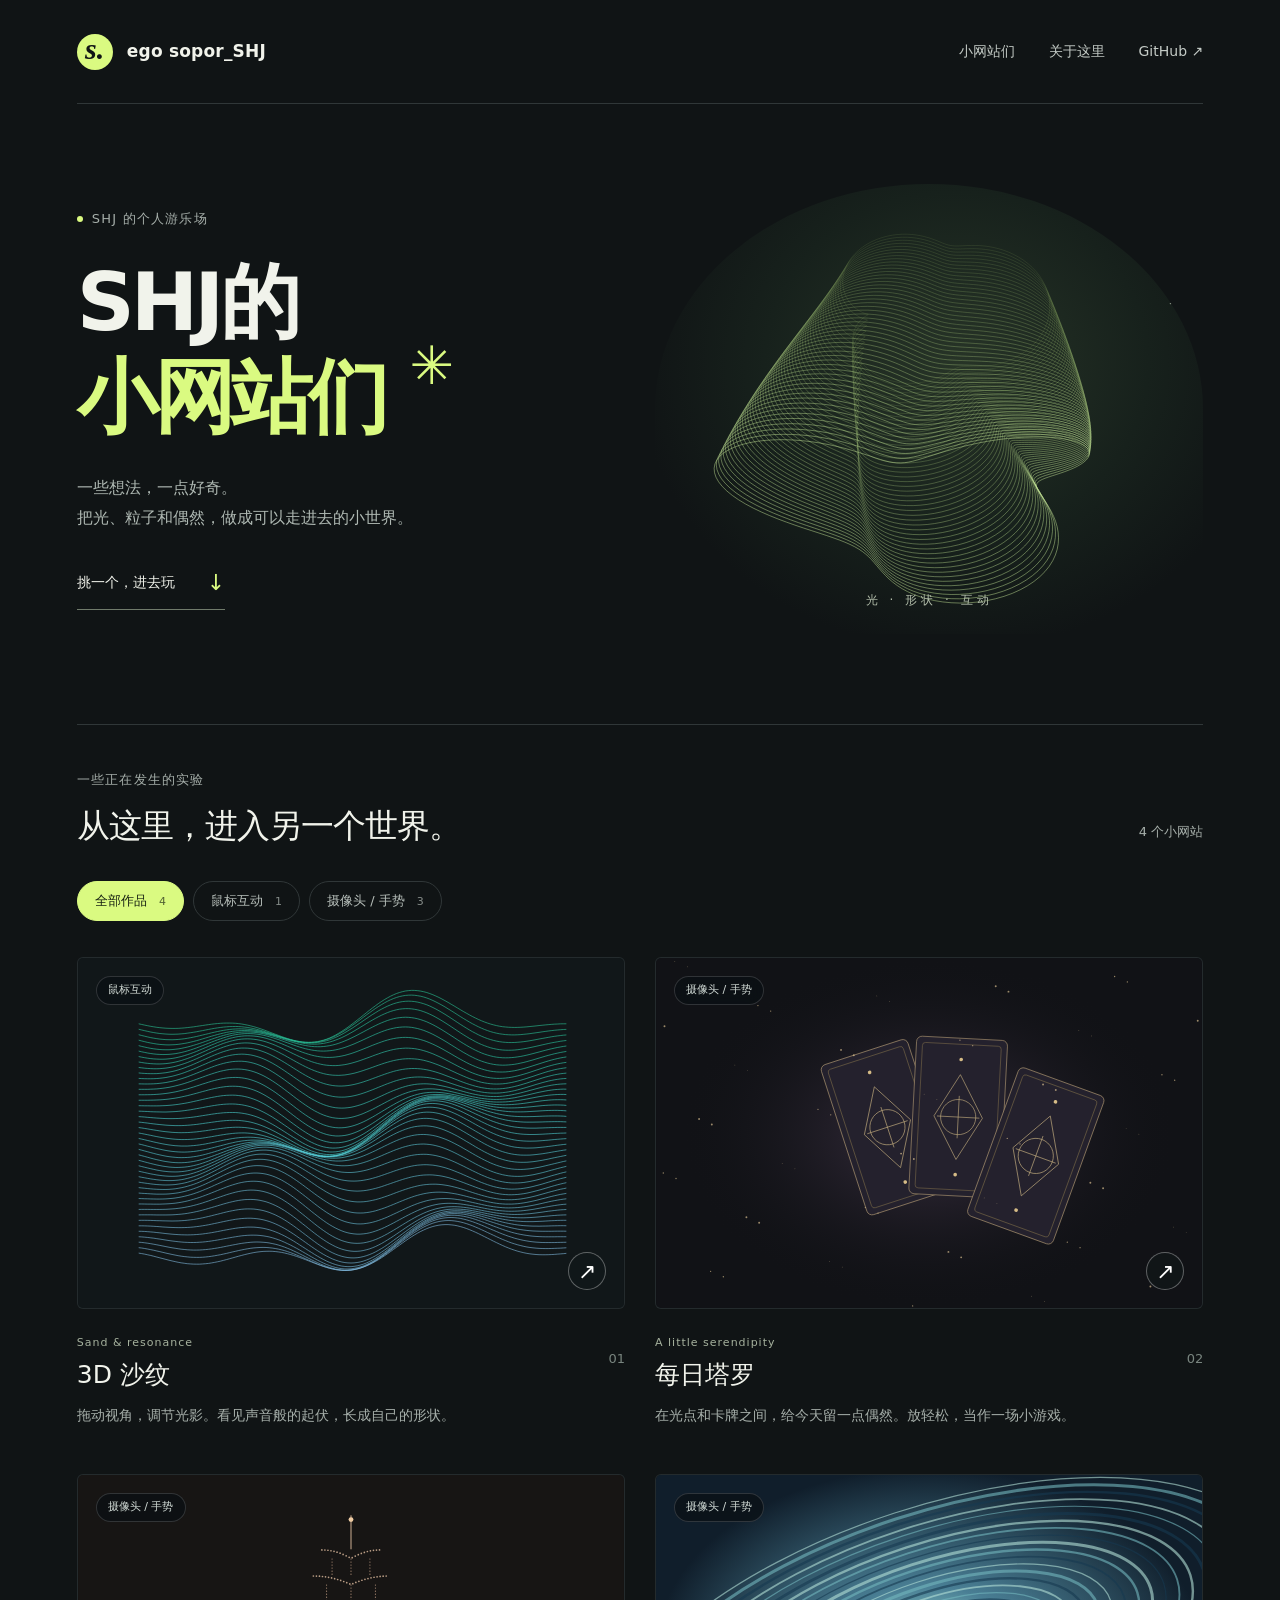
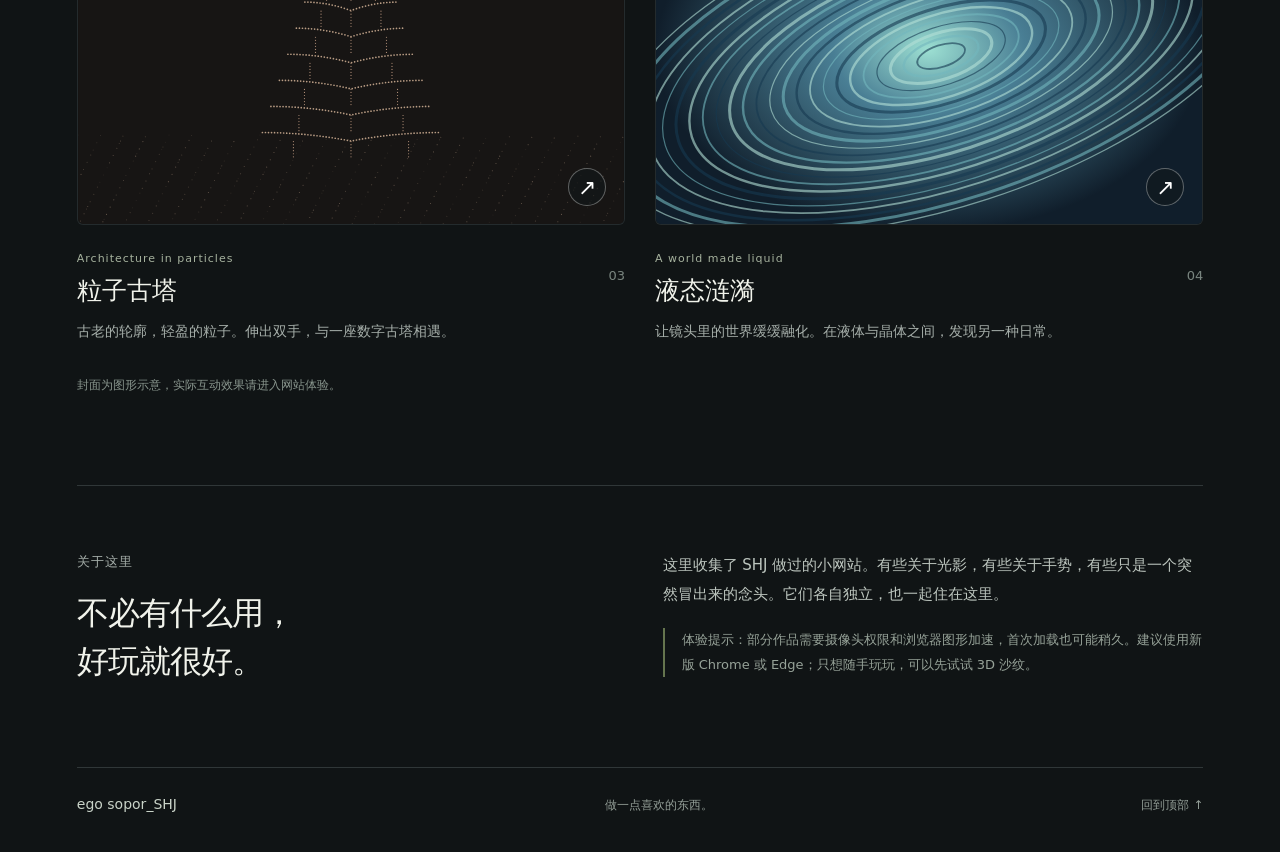
==== index.html @ 592791d0 "Combine SHJ interactive sites with a new collection homepage" ====
<!doctype html>
<html lang="zh-CN">
<head>
  <meta charset="utf-8">
  <meta name="viewport" content="width=device-width, initial-scale=1">
  <title>SHJ的小网站们</title>
  <meta name="description" content="SHJ 的互动实验收藏：3D 沙纹、每日塔罗、粒子古塔与液态涟漪。挑一个小世界，进去玩一会儿。">
  <meta name="theme-color" content="#101415">
  <link rel="icon" href="assets/favicon.svg" type="image/svg+xml">
  <link rel="stylesheet" href="assets/home.css">
  <script src="assets/home.js" defer></script>
</head>
<body>
  <a class="skip" href="#worlds">跳到网站列表</a>
  <div class="shell">
    <header class="header">
      <a class="brand" href="./" aria-label="ego sopor_SHJ 首页"><span class="brand-mark" aria-hidden="true">s.</span><span>ego sopor_SHJ</span></a>
      <nav aria-label="主导航"><a href="#worlds">小网站们</a><a href="#about">关于这里</a><a href="https://github.com/lanlingmu27-ops" target="_blank" rel="noopener noreferrer">GitHub ↗</a></nav>
    </header>
    <main>
      <section class="hero" aria-labelledby="heading">
        <div class="hero-text"><p class="eyebrow"><span></span>SHJ 的个人游乐场</p><h1 id="heading">SHJ的<br><span>小网站们</span><i aria-hidden="true">✳</i></h1><p class="intro">一些想法，一点好奇。<br>把光、粒子和偶然，做成可以走进去的小世界。</p><a class="explore" href="#worlds">挑一个，进去玩 <span aria-hidden="true">↓</span></a></div>
        <div class="hero-art" aria-hidden="true"><canvas id="field"></canvas><span class="art-note">让好奇心游荡一会儿。</span><span class="art-caption">光 · 形状 · 互动</span></div>
      </section>
      <section class="worlds" id="worlds" aria-labelledby="worlds-heading">
        <div class="section-heading"><div><p class="eyebrow">一些正在发生的实验</p><h2 id="worlds-heading">从这里，进入另一个世界。</h2></div><span class="count">4 个小网站</span></div>
        <div class="filters" role="group" aria-label="按互动方式筛选"><button class="active" data-filter="all" aria-pressed="true">全部作品 <span>4</span></button><button data-filter="mouse" aria-pressed="false">鼠标互动 <span>1</span></button><button data-filter="camera" aria-pressed="false">摄像头 / 手势 <span>3</span></button></div>
        <div class="grid">
          <a class="project" href="3d_sanddraw/" data-type="mouse"><div class="project-art"><img src="assets/sand.svg" alt="青绿色波线交织成起伏的沙纹图形示意" width="900" height="600"><span class="medium">鼠标互动</span><span class="enter" aria-hidden="true">↗</span></div><div class="project-info"><div><span class="english">Sand & resonance</span><h3>3D 沙纹</h3></div><span class="project-number" aria-hidden="true">01</span></div><p>拖动视角，调节光影。看见声音般的起伏，长成自己的形状。</p></a>
          <a class="project" href="Daily-Luck/" data-type="camera"><div class="project-art"><img src="assets/tarot.svg" alt="星点中悬浮着三张金边塔罗牌的图形示意" width="900" height="600" loading="lazy"><span class="medium">摄像头 / 手势</span><span class="enter" aria-hidden="true">↗</span></div><div class="project-info"><div><span class="english">A little serendipity</span><h3>每日塔罗</h3></div><span class="project-number" aria-hidden="true">02</span></div><p>在光点和卡牌之间，给今天留一点偶然。放轻松，当作一场小游戏。</p></a>
          <a class="project" href="particle-pagoda/" data-type="camera"><div class="project-art"><img src="assets/pagoda.svg" alt="暖色光点勾勒出层层古塔的图形示意" width="900" height="600" loading="lazy"><span class="medium">摄像头 / 手势</span><span class="enter" aria-hidden="true">↗</span></div><div class="project-info"><div><span class="english">Architecture in particles</span><h3>粒子古塔</h3></div><span class="project-number" aria-hidden="true">03</span></div><p>古老的轮廓，轻盈的粒子。伸出双手，与一座数字古塔相遇。</p></a>
          <a class="project" href="ripples/" data-type="camera"><div class="project-art"><img src="assets/ripples.svg" alt="蓝绿色水面上的层层涟漪图形示意" width="900" height="600" loading="lazy"><span class="medium">摄像头 / 手势</span><span class="enter" aria-hidden="true">↗</span></div><div class="project-info"><div><span class="english">A world made liquid</span><h3>液态涟漪</h3></div><span class="project-number" aria-hidden="true">04</span></div><p>让镜头里的世界缓缓融化。在液体与晶体之间，发现另一种日常。</p></a>
        </div><p class="results sr-only" role="status" aria-live="polite">显示全部 4 个网站</p>
        <p class="preview-note">封面为图形示意，实际互动效果请进入网站体验。</p>
      </section>
      <section class="about" id="about" aria-labelledby="about-heading"><div><p class="eyebrow">关于这里</p><h2 id="about-heading">不必有什么用，<br>好玩就很好。</h2></div><div class="about-copy"><p>这里收集了 SHJ 做过的小网站。有些关于光影，有些关于手势，有些只是一个突然冒出来的念头。它们各自独立，也一起住在这里。</p><p class="tip">体验提示：部分作品需要摄像头权限和浏览器图形加速，首次加载也可能稍久。建议使用新版 Chrome 或 Edge；只想随手玩玩，可以先试试 3D 沙纹。</p></div></section>
    </main>
    <footer><a class="footer-brand" href="./">ego sopor_SHJ</a><p>做一点喜欢的东西。</p><a href="#heading">回到顶部 ↑</a></footer>
  </div>
</body>
</html>
---- assets/home.css ----
:root{color-scheme:dark;--bg:#101415;--fg:#f1f3eb;--muted:#a6afaa;--lime:#dafa81;--line:#303738}*{box-sizing:border-box}html{scroll-behavior:smooth;scroll-padding-top:30px}body{margin:0;background:var(--bg);color:var(--fg);font:16px/1.7 system-ui,-apple-system,"Segoe UI","Microsoft YaHei",sans-serif}a{color:inherit;text-decoration:none}button{font:inherit}a,button{-webkit-tap-highlight-color:transparent}a:focus-visible,button:focus-visible{outline:2px solid var(--lime);outline-offset:6px}.shell{max-width:1440px;margin:auto;padding:0 6%}.header{height:104px;border-bottom:1px solid var(--line);display:flex;align-items:center;justify-content:space-between;gap:25px}.brand{display:flex;align-items:center;gap:14px;font-size:17px;font-weight:600;letter-spacing:.2px}.brand-mark{width:36px;height:36px;display:grid;place-items:center;border-radius:50%;color:var(--bg);background:var(--lime);font:italic 700 30px/1 Georgia,serif;padding-bottom:6px}.header nav{display:flex;gap:34px;font-size:14px}.header nav a{color:#c4cbc6}.header nav a:hover{color:var(--lime)}.hero{display:grid;grid-template-columns:1fr 1fr;min-height:620px;align-items:center;position:relative;gap:30px;padding:66px 0 76px}.eyebrow{font-size:13px;letter-spacing:1.2px;color:var(--muted);margin:0 0 25px}.hero .eyebrow{display:flex;gap:9px;align-items:center}.eyebrow>span{width:6px;height:6px;background:var(--lime);border-radius:50%}h1{font-size:clamp(54px,6.3vw,89px);line-height:1.18;letter-spacing:-4px;margin:0 0 28px;font-weight:650;position:relative;width:fit-content}h1>span{color:var(--lime)}h1 i{position:absolute;right:-65px;top:80px;color:var(--lime);font-size:53px;font-style:normal;font-weight:400}.intro{color:#afb9b3;font-size:16px;line-height:1.9;margin:0 0 30px}.explore{display:inline-flex;align-items:center;gap:32px;font-size:14px;border-bottom:1px solid #707b6b;padding-bottom:8px}.explore span{color:var(--lime);font-size:22px}.hero-art{height:450px;position:relative;overflow:hidden;border-radius:50% 50% 5px 5px;background:radial-gradient(ellipse at 55% 40%,#273427 0%,#17211c 45%,#101415 75%)}canvas{display:block;width:100%;height:100%}.art-note{position:absolute;right:18px;top:75px;font-size:12px;color:#a1ac9b;writing-mode:vertical-rl;letter-spacing:3px}.art-caption{position:absolute;bottom:24px;left:0;right:0;text-align:center;font-size:12px;color:#b2bdaa;letter-spacing:4px}.worlds{padding:44px 0 90px;border-top:1px solid var(--line)}.section-heading{display:flex;align-items:end;justify-content:space-between;gap:20px}.section-heading .eyebrow{margin-bottom:10px}h2{font-size:clamp(25px,2.6vw,36px);line-height:1.5;letter-spacing:-1px;font-weight:500;margin:0}.count{font-size:13px;color:var(--muted);white-space:nowrap;margin-bottom:8px}.filters{display:flex;gap:9px;margin:30px 0 36px;flex-wrap:wrap}.filters button{background:transparent;color:#b6beb9;border:1px solid var(--line);border-radius:30px;padding:8px 17px;font-size:13px;cursor:pointer;transition:background .2s,color .2s}.filters button>span{font-size:11px;margin-left:8px;opacity:.7}.filters button.active{background:var(--lime);color:#172012;border-color:var(--lime)}.filters button:hover:not(.active){border-color:#8b9884;color:#fff}.grid{display:grid;grid-template-columns:1fr 1fr;gap:46px 30px}.project{min-width:0;display:block}.project[hidden]{display:none}.project-art{position:relative;aspect-ratio:1.56;background:#182022;border:1px solid #ffffff0d;overflow:hidden;border-radius:6px}.project-art img{display:block;width:100%;height:100%;object-fit:cover;transition:transform .6s}.project:hover .project-art img{transform:scale(1.045)}.medium{position:absolute;top:18px;left:18px;padding:4px 11px;border-radius:30px;background:#0b1014b8;color:#d1dad5;font-size:11px;border:1px solid #ffffff26;backdrop-filter:blur(8px)}.enter{position:absolute;right:18px;bottom:18px;width:38px;height:38px;border-radius:50%;display:grid;place-items:center;border:1px solid #ffffff54;background:#11191a8c;color:#fff;font-size:22px;transition:background .2s,color .2s}.project:hover .enter{background:var(--lime);color:var(--bg);border-color:var(--lime)}.project-info{display:flex;align-items:center;justify-content:space-between;padding-top:18px}.english{font-size:11px;letter-spacing:1px;color:#a6b29e}h3{font-size:25px;line-height:1.4;font-weight:500;margin:3px 0 0}.project-number{font-size:13px;color:#79857f}.project>p{font-size:14px;color:var(--muted);margin:11px 0 0;line-height:1.8}.preview-note{font-size:12px;color:#88958d;margin:30px 0 0}.about{border-top:1px solid var(--line);padding:65px 0 70px;display:grid;grid-template-columns:1fr 1fr;gap:45px}.about .eyebrow{margin-bottom:16px}.about h2{font-size:32px}.about-copy p{font-size:15px;color:#bcc5be;margin:0 0 20px;line-height:1.9}.about-copy .tip{font-size:13px;color:#96a298;padding-left:17px;border-left:2px solid #65754e}footer{display:flex;align-items:center;justify-content:space-between;border-top:1px solid var(--line);padding:25px 0 35px;gap:20px;font-size:12px;color:#929d96}footer p{margin:0}.footer-brand{font-size:14px;color:#c9d3c8}.skip{position:absolute;left:20px;top:-80px;z-index:10;background:var(--lime);color:#111;padding:12px}.skip:focus{top:12px}.sr-only{position:absolute;width:1px;height:1px;padding:0;overflow:hidden;clip:rect(0,0,0,0);white-space:nowrap;border:0}@media(min-width:1600px){.shell{padding:0 80px}}@media(max-width:900px){.hero{min-height:540px;gap:10px}.hero-art{height:370px}h1{font-size:64px}h1 i{right:-44px;top:60px;font-size:38px}.header nav{gap:20px}.shell{padding:0 5%}.project>p{font-size:13px}.about{gap:30px}}@media(max-width:600px){.header{height:80px;gap:12px}.brand{font-size:14px;gap:9px}.brand-mark{width:29px;height:29px;font-size:25px}.header nav{gap:15px;font-size:12px}.header nav a:nth-child(2){display:none}.hero{grid-template-columns:1fr;padding:44px 0 28px;gap:0;min-height:0}.hero-text{position:relative;z-index:1}.hero .eyebrow{font-size:12px;margin-bottom:19px}h1{font-size:62px;letter-spacing:-3px;margin-bottom:22px}h1 i{right:-55px;font-size:41px}.intro{font-size:14px;margin-bottom:20px}.hero-art{height:280px;margin-top:12px;width:100%;border-radius:40% 40% 0 0}.art-note{top:45px;font-size:11px}.art-caption{bottom:15px;font-size:11px}.worlds{padding:32px 0 45px}.section-heading{align-items:start}.section-heading h2{font-size:23px;max-width:230px}.section-heading .eyebrow{font-size:11px}.count{font-size:11px;margin-top:5px}.filters{margin:23px 0 24px;gap:7px}.filters button{font-size:12px;padding:7px 12px}.filters button span{margin-left:5px}.grid{grid-template-columns:1fr;gap:32px}.project-art{aspect-ratio:1.5}.project-info{padding-top:14px}.project h3{font-size:23px}.project>p{font-size:14px}.about{grid-template-columns:1fr;padding:38px 0;gap:25px}.about h2{font-size:28px}.about-copy p{font-size:14px}footer{flex-wrap:wrap;padding:22px 0;gap:12px}footer p{display:none}.medium{font-size:11px;top:14px;left:14px}}@media(prefers-reduced-motion:reduce){html{scroll-behavior:auto}*,*::before,*::after{transition:none!important}}
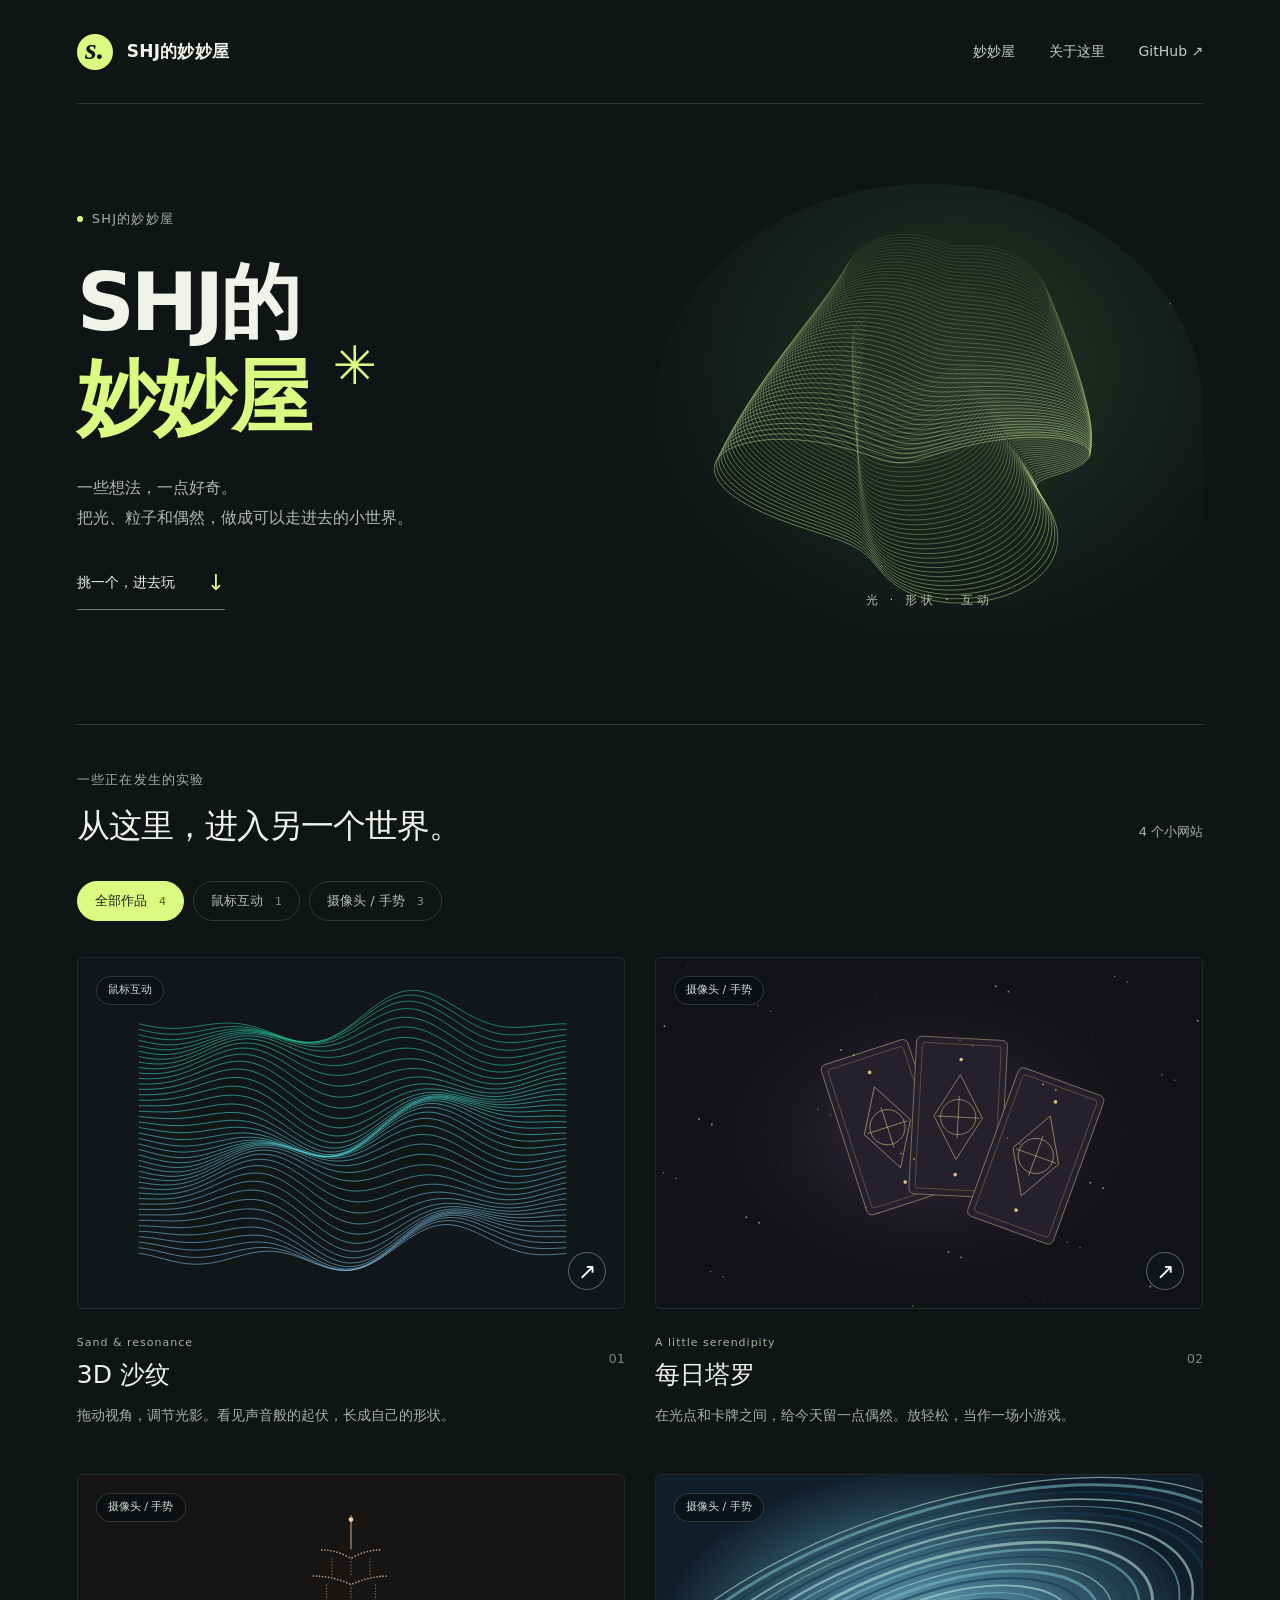
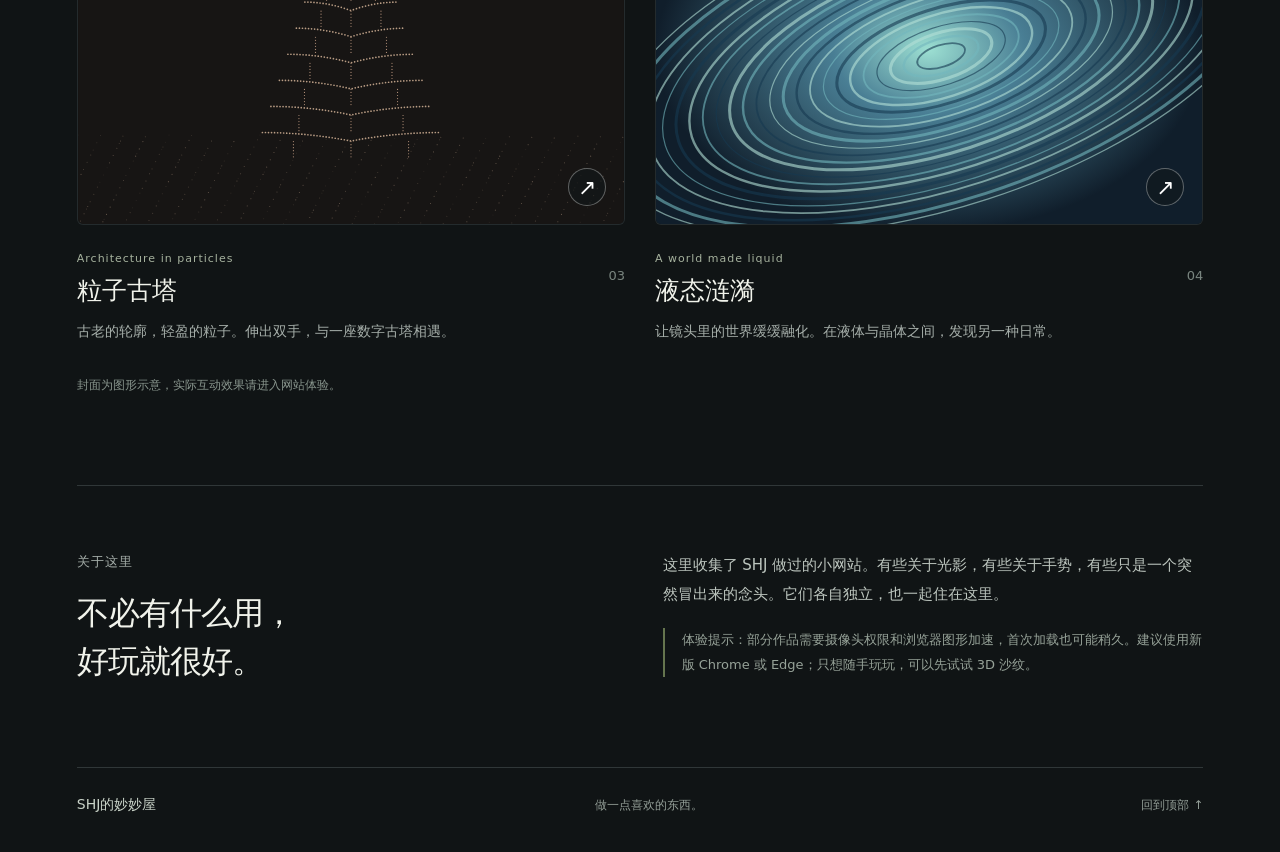
==== commit f80ab634: "Rename all site branding and browser titles to SHJ的妙妙屋" ====
--- a/index.html
+++ b/index.html
@@ -3,7 +3,7 @@
 <head>
   <meta charset="utf-8">
   <meta name="viewport" content="width=device-width, initial-scale=1">
-  <title>SHJ的小网站们</title>
+  <title>SHJ的妙妙屋</title>
   <meta name="description" content="SHJ 的互动实验收藏：3D 沙纹、每日塔罗、粒子古塔与液态涟漪。挑一个小世界，进去玩一会儿。">
   <meta name="theme-color" content="#101415">
   <link rel="icon" href="assets/favicon.svg" type="image/svg+xml">
@@ -14,12 +14,12 @@
   <a class="skip" href="#worlds">跳到网站列表</a>
   <div class="shell">
     <header class="header">
-      <a class="brand" href="./" aria-label="ego sopor_SHJ 首页"><span class="brand-mark" aria-hidden="true">s.</span><span>ego sopor_SHJ</span></a>
-      <nav aria-label="主导航"><a href="#worlds">小网站们</a><a href="#about">关于这里</a><a href="https://github.com/lanlingmu27-ops" target="_blank" rel="noopener noreferrer">GitHub ↗</a></nav>
+      <a class="brand" href="./" aria-label="SHJ的妙妙屋 首页"><span class="brand-mark" aria-hidden="true">s.</span><span>SHJ的妙妙屋</span></a>
+      <nav aria-label="主导航"><a href="#worlds">妙妙屋</a><a href="#about">关于这里</a><a href="https://github.com/lanlingmu27-ops" target="_blank" rel="noopener noreferrer">GitHub ↗</a></nav>
     </header>
     <main>
       <section class="hero" aria-labelledby="heading">
-        <div class="hero-text"><p class="eyebrow"><span></span>SHJ 的个人游乐场</p><h1 id="heading">SHJ的<br><span>小网站们</span><i aria-hidden="true">✳</i></h1><p class="intro">一些想法，一点好奇。<br>把光、粒子和偶然，做成可以走进去的小世界。</p><a class="explore" href="#worlds">挑一个，进去玩 <span aria-hidden="true">↓</span></a></div>
+        <div class="hero-text"><p class="eyebrow"><span></span>SHJ的妙妙屋</p><h1 id="heading">SHJ的<br><span>妙妙屋</span><i aria-hidden="true">✳</i></h1><p class="intro">一些想法，一点好奇。<br>把光、粒子和偶然，做成可以走进去的小世界。</p><a class="explore" href="#worlds">挑一个，进去玩 <span aria-hidden="true">↓</span></a></div>
         <div class="hero-art" aria-hidden="true"><canvas id="field"></canvas><span class="art-note">让好奇心游荡一会儿。</span><span class="art-caption">光 · 形状 · 互动</span></div>
       </section>
       <section class="worlds" id="worlds" aria-labelledby="worlds-heading">
@@ -35,7 +35,7 @@
       </section>
       <section class="about" id="about" aria-labelledby="about-heading"><div><p class="eyebrow">关于这里</p><h2 id="about-heading">不必有什么用，<br>好玩就很好。</h2></div><div class="about-copy"><p>这里收集了 SHJ 做过的小网站。有些关于光影，有些关于手势，有些只是一个突然冒出来的念头。它们各自独立，也一起住在这里。</p><p class="tip">体验提示：部分作品需要摄像头权限和浏览器图形加速，首次加载也可能稍久。建议使用新版 Chrome 或 Edge；只想随手玩玩，可以先试试 3D 沙纹。</p></div></section>
     </main>
-    <footer><a class="footer-brand" href="./">ego sopor_SHJ</a><p>做一点喜欢的东西。</p><a href="#heading">回到顶部 ↑</a></footer>
+    <footer><a class="footer-brand" href="./">SHJ的妙妙屋</a><p>做一点喜欢的东西。</p><a href="#heading">回到顶部 ↑</a></footer>
   </div>
 </body>
 </html>
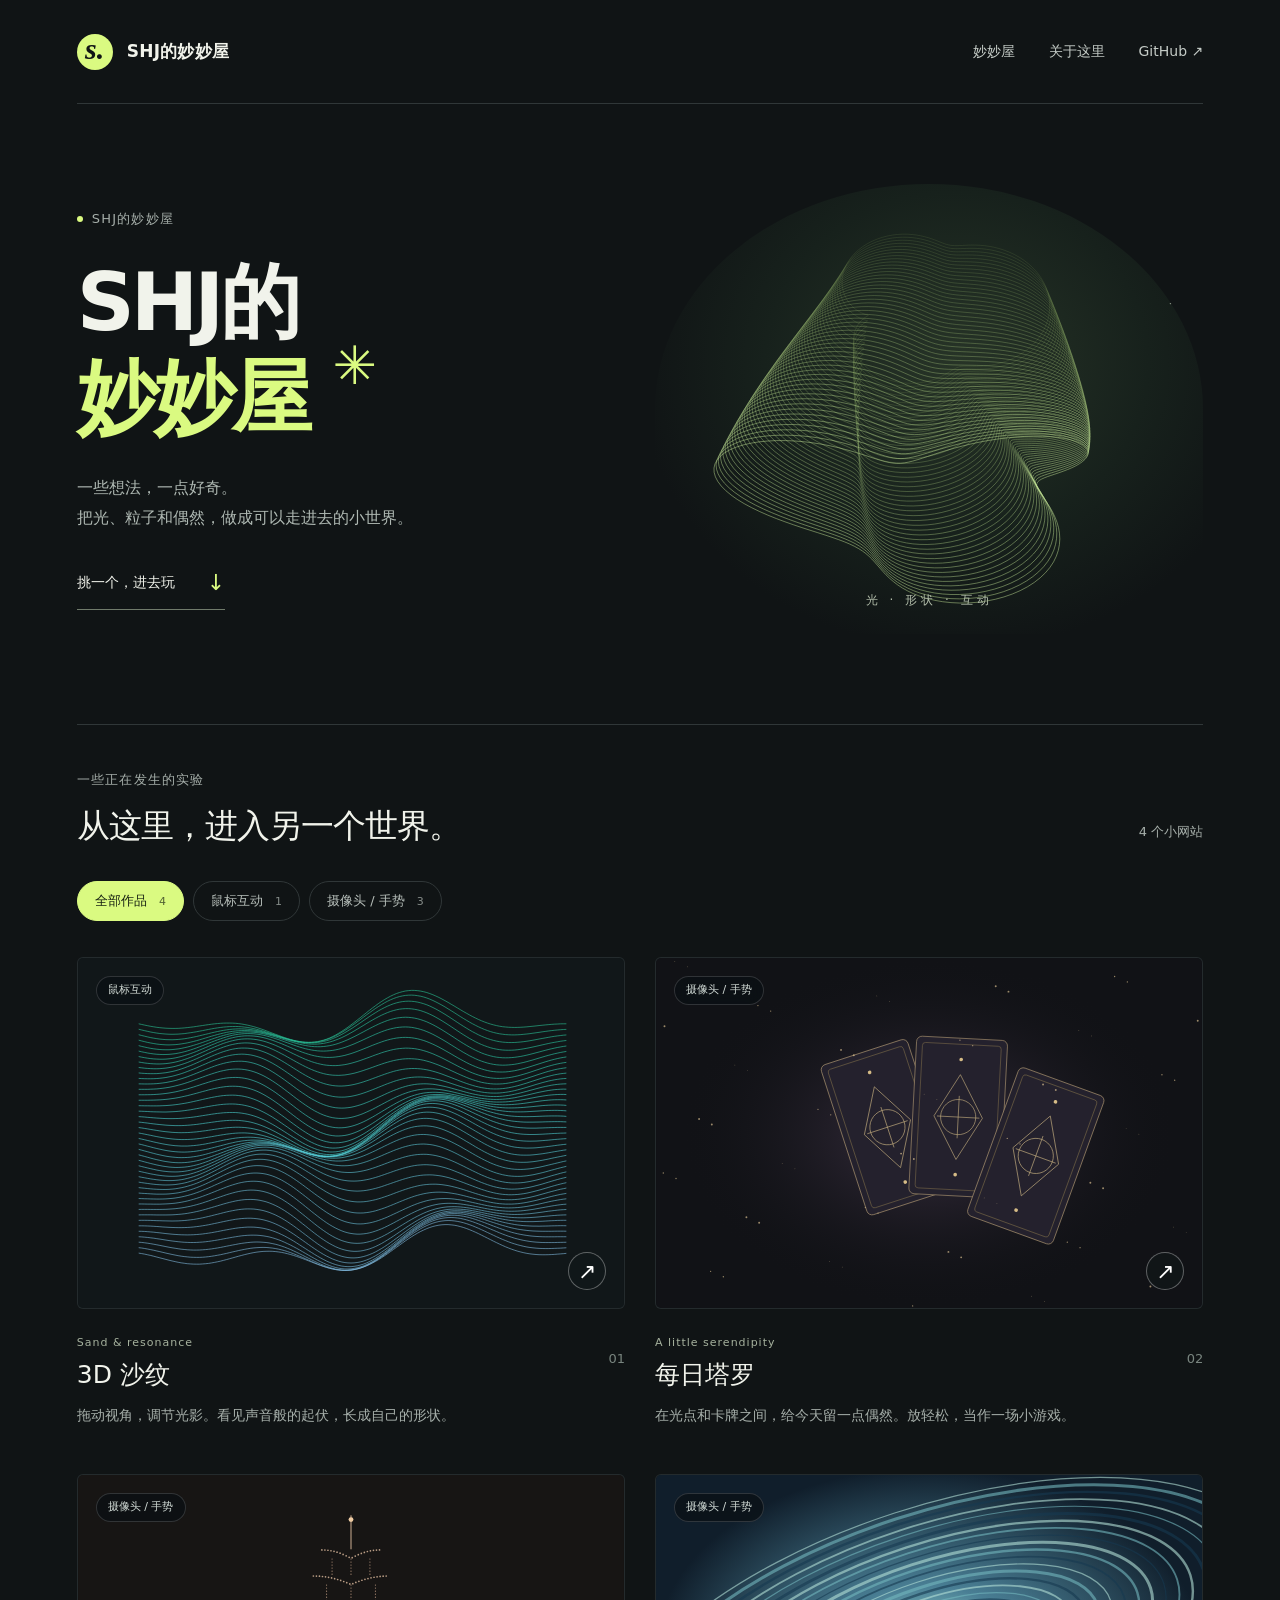
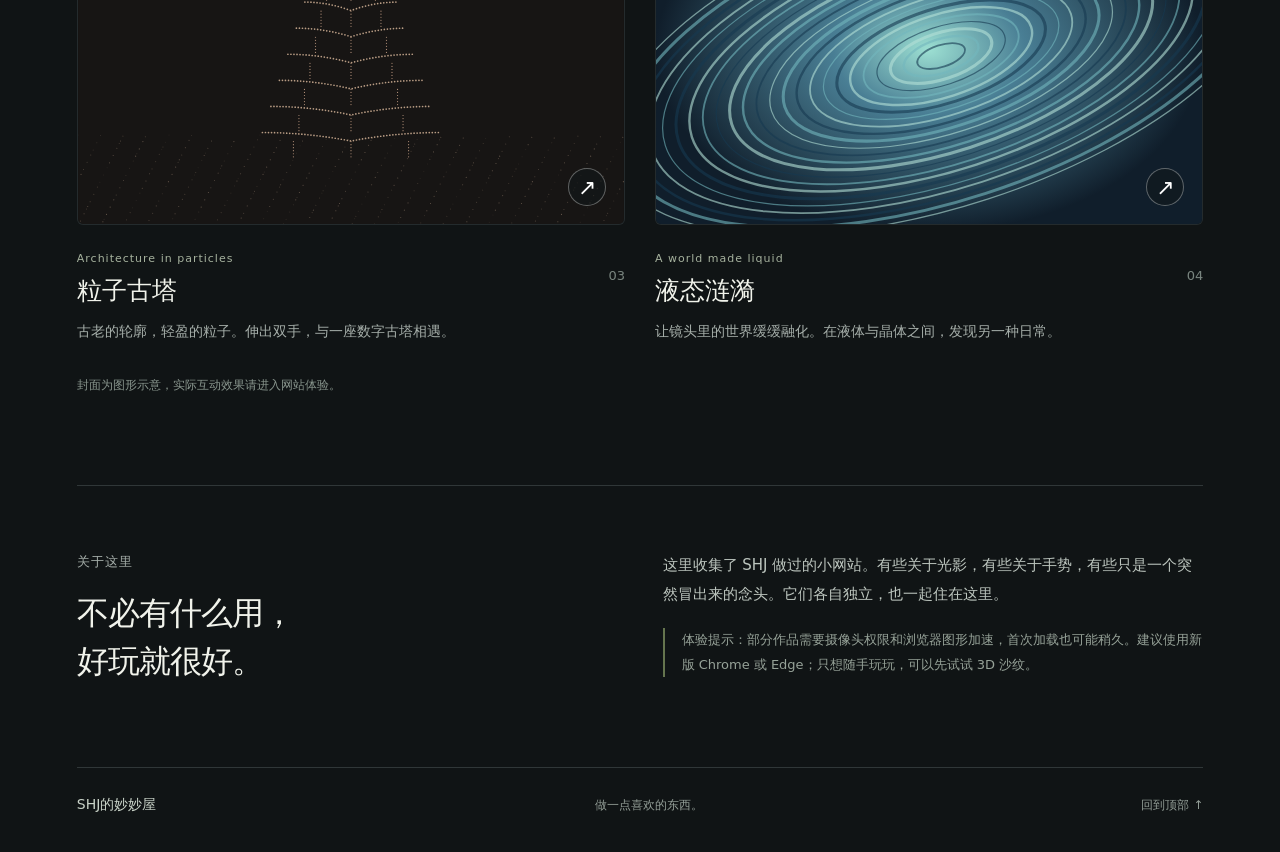
==== commit 94e4fc9e: "Change collection section anchor to #mmw" ====
--- a/index.html
+++ b/index.html
@@ -11,18 +11,18 @@
   <script src="assets/home.js" defer></script>
 </head>
 <body>
-  <a class="skip" href="#worlds">跳到网站列表</a>
+  <a class="skip" href="#mmw">跳到网站列表</a>
   <div class="shell">
     <header class="header">
       <a class="brand" href="./" aria-label="SHJ的妙妙屋 首页"><span class="brand-mark" aria-hidden="true">s.</span><span>SHJ的妙妙屋</span></a>
-      <nav aria-label="主导航"><a href="#worlds">妙妙屋</a><a href="#about">关于这里</a><a href="https://github.com/lanlingmu27-ops" target="_blank" rel="noopener noreferrer">GitHub ↗</a></nav>
+      <nav aria-label="主导航"><a href="#mmw">妙妙屋</a><a href="#about">关于这里</a><a href="https://github.com/lanlingmu27-ops" target="_blank" rel="noopener noreferrer">GitHub ↗</a></nav>
     </header>
     <main>
       <section class="hero" aria-labelledby="heading">
-        <div class="hero-text"><p class="eyebrow"><span></span>SHJ的妙妙屋</p><h1 id="heading">SHJ的<br><span>妙妙屋</span><i aria-hidden="true">✳</i></h1><p class="intro">一些想法，一点好奇。<br>把光、粒子和偶然，做成可以走进去的小世界。</p><a class="explore" href="#worlds">挑一个，进去玩 <span aria-hidden="true">↓</span></a></div>
+        <div class="hero-text"><p class="eyebrow"><span></span>SHJ的妙妙屋</p><h1 id="heading">SHJ的<br><span>妙妙屋</span><i aria-hidden="true">✳</i></h1><p class="intro">一些想法，一点好奇。<br>把光、粒子和偶然，做成可以走进去的小世界。</p><a class="explore" href="#mmw">挑一个，进去玩 <span aria-hidden="true">↓</span></a></div>
         <div class="hero-art" aria-hidden="true"><canvas id="field"></canvas><span class="art-note">让好奇心游荡一会儿。</span><span class="art-caption">光 · 形状 · 互动</span></div>
       </section>
-      <section class="worlds" id="worlds" aria-labelledby="worlds-heading">
+      <section class="worlds" id="mmw" aria-labelledby="worlds-heading">
         <div class="section-heading"><div><p class="eyebrow">一些正在发生的实验</p><h2 id="worlds-heading">从这里，进入另一个世界。</h2></div><span class="count">4 个小网站</span></div>
         <div class="filters" role="group" aria-label="按互动方式筛选"><button class="active" data-filter="all" aria-pressed="true">全部作品 <span>4</span></button><button data-filter="mouse" aria-pressed="false">鼠标互动 <span>1</span></button><button data-filter="camera" aria-pressed="false">摄像头 / 手势 <span>3</span></button></div>
         <div class="grid">
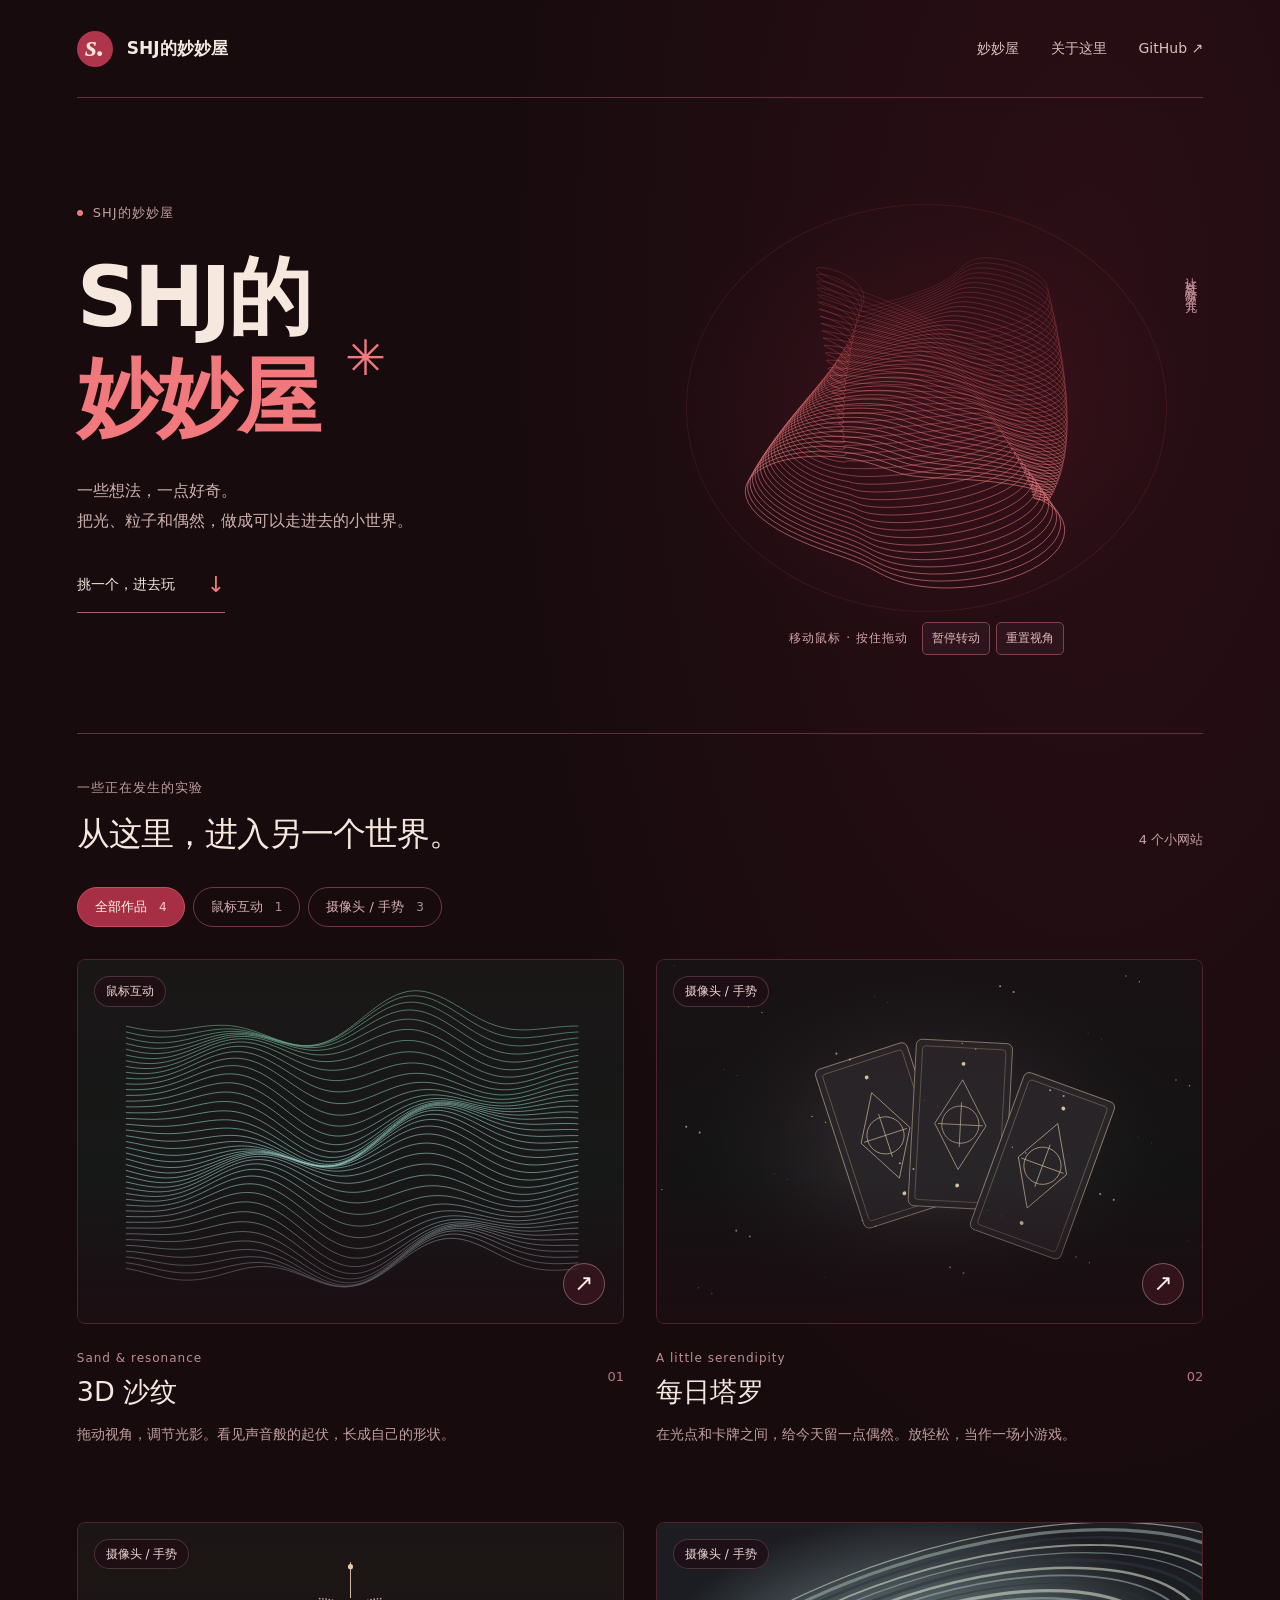
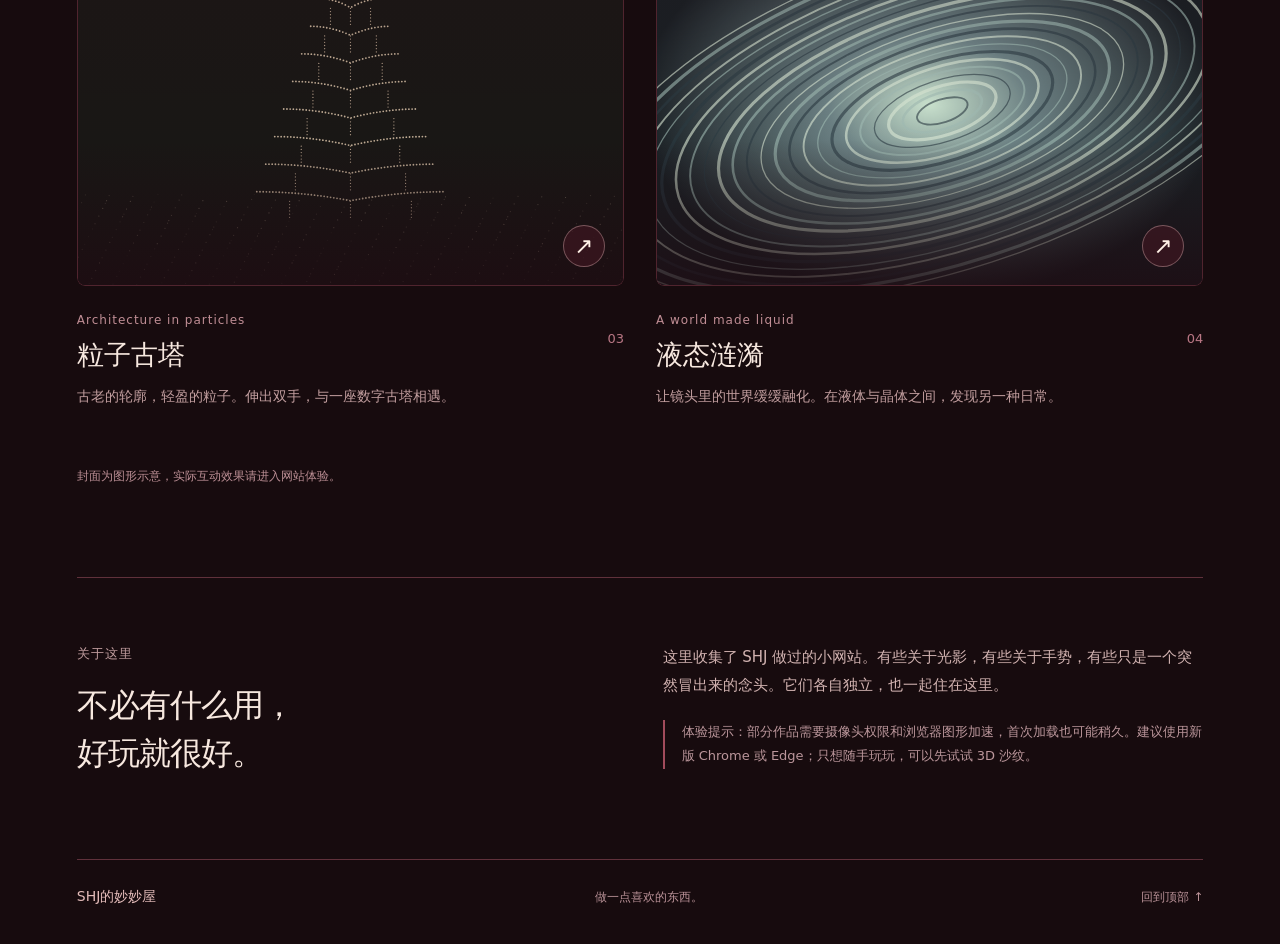
==== commit a1b3999c: "Publish dark red theme and refined independent rotation and image-only gallery interactions" ====
--- a/index.html
+++ b/index.html
@@ -5,10 +5,10 @@
   <meta name="viewport" content="width=device-width, initial-scale=1">
   <title>SHJ的妙妙屋</title>
   <meta name="description" content="SHJ 的互动实验收藏：3D 沙纹、每日塔罗、粒子古塔与液态涟漪。挑一个小世界，进去玩一会儿。">
-  <meta name="theme-color" content="#101415">
+  <meta name="theme-color" content="#170b0e">
   <link rel="icon" href="assets/favicon.svg" type="image/svg+xml">
   <link rel="stylesheet" href="assets/home.css">
-  <script src="assets/home.js" defer></script>
+  <script type="module" src="assets/home.js"></script>
 </head>
 <body>
   <a class="skip" href="#mmw">跳到网站列表</a>
@@ -20,16 +20,16 @@
     <main>
       <section class="hero" aria-labelledby="heading">
         <div class="hero-text"><p class="eyebrow"><span></span>SHJ的妙妙屋</p><h1 id="heading">SHJ的<br><span>妙妙屋</span><i aria-hidden="true">✳</i></h1><p class="intro">一些想法，一点好奇。<br>把光、粒子和偶然，做成可以走进去的小世界。</p><a class="explore" href="#mmw">挑一个，进去玩 <span aria-hidden="true">↓</span></a></div>
-        <div class="hero-art" aria-hidden="true"><canvas id="field"></canvas><span class="art-note">让好奇心游荡一会儿。</span><span class="art-caption">光 · 形状 · 互动</span></div>
+        <div class="hero-art"><canvas id="field" tabindex="0" role="img" aria-label="可旋转的红色线条雕塑。移动鼠标可改变视角，按住拖动可旋转，也可使用键盘方向键。" aria-describedby="field-hint"></canvas><span class="art-note" aria-hidden="true">让好奇心游荡一会儿。</span><div class="field-footer"><span class="art-caption" id="field-hint">移动鼠标 · 按住拖动</span><div class="field-actions"><button type="button" data-field-pause aria-pressed="false" aria-controls="field">暂停转动</button><button type="button" data-field-reset aria-controls="field">重置视角</button></div></div></div>
       </section>
       <section class="worlds" id="mmw" aria-labelledby="worlds-heading">
         <div class="section-heading"><div><p class="eyebrow">一些正在发生的实验</p><h2 id="worlds-heading">从这里，进入另一个世界。</h2></div><span class="count">4 个小网站</span></div>
-        <div class="filters" role="group" aria-label="按互动方式筛选"><button class="active" data-filter="all" aria-pressed="true">全部作品 <span>4</span></button><button data-filter="mouse" aria-pressed="false">鼠标互动 <span>1</span></button><button data-filter="camera" aria-pressed="false">摄像头 / 手势 <span>3</span></button></div>
+        <div class="gallery-toolbar"><div class="filters" role="group" aria-label="按互动方式筛选"><button class="active" data-filter="all" aria-pressed="true">全部作品 <span>4</span></button><button data-filter="mouse" aria-pressed="false">鼠标互动 <span>1</span></button><button data-filter="camera" aria-pressed="false">摄像头 / 手势 <span>3</span></button></div></div>
         <div class="grid">
-          <a class="project" href="3d_sanddraw/" data-type="mouse"><div class="project-art"><img src="assets/sand.svg" alt="青绿色波线交织成起伏的沙纹图形示意" width="900" height="600"><span class="medium">鼠标互动</span><span class="enter" aria-hidden="true">↗</span></div><div class="project-info"><div><span class="english">Sand & resonance</span><h3>3D 沙纹</h3></div><span class="project-number" aria-hidden="true">01</span></div><p>拖动视角，调节光影。看见声音般的起伏，长成自己的形状。</p></a>
-          <a class="project" href="Daily-Luck/" data-type="camera"><div class="project-art"><img src="assets/tarot.svg" alt="星点中悬浮着三张金边塔罗牌的图形示意" width="900" height="600" loading="lazy"><span class="medium">摄像头 / 手势</span><span class="enter" aria-hidden="true">↗</span></div><div class="project-info"><div><span class="english">A little serendipity</span><h3>每日塔罗</h3></div><span class="project-number" aria-hidden="true">02</span></div><p>在光点和卡牌之间，给今天留一点偶然。放轻松，当作一场小游戏。</p></a>
-          <a class="project" href="particle-pagoda/" data-type="camera"><div class="project-art"><img src="assets/pagoda.svg" alt="暖色光点勾勒出层层古塔的图形示意" width="900" height="600" loading="lazy"><span class="medium">摄像头 / 手势</span><span class="enter" aria-hidden="true">↗</span></div><div class="project-info"><div><span class="english">Architecture in particles</span><h3>粒子古塔</h3></div><span class="project-number" aria-hidden="true">03</span></div><p>古老的轮廓，轻盈的粒子。伸出双手，与一座数字古塔相遇。</p></a>
-          <a class="project" href="ripples/" data-type="camera"><div class="project-art"><img src="assets/ripples.svg" alt="蓝绿色水面上的层层涟漪图形示意" width="900" height="600" loading="lazy"><span class="medium">摄像头 / 手势</span><span class="enter" aria-hidden="true">↗</span></div><div class="project-info"><div><span class="english">A world made liquid</span><h3>液态涟漪</h3></div><span class="project-number" aria-hidden="true">04</span></div><p>让镜头里的世界缓缓融化。在液体与晶体之间，发现另一种日常。</p></a>
+          <a class="project" href="3d_sanddraw/" data-type="mouse"><div class="project-visual"><div class="project-art"><img src="assets/sand.svg" alt="青绿色波线交织成起伏的沙纹图形示意" width="900" height="600"><span class="medium">鼠标互动</span><span class="enter" aria-hidden="true">↗</span></div></div><div class="project-info"><div><span class="english">Sand & resonance</span><h3>3D 沙纹</h3></div><span class="project-number" aria-hidden="true">01</span></div><p>拖动视角，调节光影。看见声音般的起伏，长成自己的形状。</p></a>
+          <a class="project" href="Daily-Luck/" data-type="camera"><div class="project-visual"><div class="project-art"><img src="assets/tarot.svg" alt="星点中悬浮着三张金边塔罗牌的图形示意" width="900" height="600" loading="lazy"><span class="medium">摄像头 / 手势</span><span class="enter" aria-hidden="true">↗</span></div></div><div class="project-info"><div><span class="english">A little serendipity</span><h3>每日塔罗</h3></div><span class="project-number" aria-hidden="true">02</span></div><p>在光点和卡牌之间，给今天留一点偶然。放轻松，当作一场小游戏。</p></a>
+          <a class="project" href="particle-pagoda/" data-type="camera"><div class="project-visual"><div class="project-art"><img src="assets/pagoda.svg" alt="暖色光点勾勒出层层古塔的图形示意" width="900" height="600" loading="lazy"><span class="medium">摄像头 / 手势</span><span class="enter" aria-hidden="true">↗</span></div></div><div class="project-info"><div><span class="english">Architecture in particles</span><h3>粒子古塔</h3></div><span class="project-number" aria-hidden="true">03</span></div><p>古老的轮廓，轻盈的粒子。伸出双手，与一座数字古塔相遇。</p></a>
+          <a class="project" href="ripples/" data-type="camera"><div class="project-visual"><div class="project-art"><img src="assets/ripples.svg" alt="蓝绿色水面上的层层涟漪图形示意" width="900" height="600" loading="lazy"><span class="medium">摄像头 / 手势</span><span class="enter" aria-hidden="true">↗</span></div></div><div class="project-info"><div><span class="english">A world made liquid</span><h3>液态涟漪</h3></div><span class="project-number" aria-hidden="true">04</span></div><p>让镜头里的世界缓缓融化。在液体与晶体之间，发现另一种日常。</p></a>
         </div><p class="results sr-only" role="status" aria-live="polite">显示全部 4 个网站</p>
         <p class="preview-note">封面为图形示意，实际互动效果请进入网站体验。</p>
       </section>
--- a/assets/home.css
+++ b/assets/home.css
@@ -1 +1,151 @@
-:root{color-scheme:dark;--bg:#101415;--fg:#f1f3eb;--muted:#a6afaa;--lime:#dafa81;--line:#303738}*{box-sizing:border-box}html{scroll-behavior:smooth;scroll-padding-top:30px}body{margin:0;background:var(--bg);color:var(--fg);font:16px/1.7 system-ui,-apple-system,"Segoe UI","Microsoft YaHei",sans-serif}a{color:inherit;text-decoration:none}button{font:inherit}a,button{-webkit-tap-highlight-color:transparent}a:focus-visible,button:focus-visible{outline:2px solid var(--lime);outline-offset:6px}.shell{max-width:1440px;margin:auto;padding:0 6%}.header{height:104px;border-bottom:1px solid var(--line);display:flex;align-items:center;justify-content:space-between;gap:25px}.brand{display:flex;align-items:center;gap:14px;font-size:17px;font-weight:600;letter-spacing:.2px}.brand-mark{width:36px;height:36px;display:grid;place-items:center;border-radius:50%;color:var(--bg);background:var(--lime);font:italic 700 30px/1 Georgia,serif;padding-bottom:6px}.header nav{display:flex;gap:34px;font-size:14px}.header nav a{color:#c4cbc6}.header nav a:hover{color:var(--lime)}.hero{display:grid;grid-template-columns:1fr 1fr;min-height:620px;align-items:center;position:relative;gap:30px;padding:66px 0 76px}.eyebrow{font-size:13px;letter-spacing:1.2px;color:var(--muted);margin:0 0 25px}.hero .eyebrow{display:flex;gap:9px;align-items:center}.eyebrow>span{width:6px;height:6px;background:var(--lime);border-radius:50%}h1{font-size:clamp(54px,6.3vw,89px);line-height:1.18;letter-spacing:-4px;margin:0 0 28px;font-weight:650;position:relative;width:fit-content}h1>span{color:var(--lime)}h1 i{position:absolute;right:-65px;top:80px;color:var(--lime);font-size:53px;font-style:normal;font-weight:400}.intro{color:#afb9b3;font-size:16px;line-height:1.9;margin:0 0 30px}.explore{display:inline-flex;align-items:center;gap:32px;font-size:14px;border-bottom:1px solid #707b6b;padding-bottom:8px}.explore span{color:var(--lime);font-size:22px}.hero-art{height:450px;position:relative;overflow:hidden;border-radius:50% 50% 5px 5px;background:radial-gradient(ellipse at 55% 40%,#273427 0%,#17211c 45%,#101415 75%)}canvas{display:block;width:100%;height:100%}.art-note{position:absolute;right:18px;top:75px;font-size:12px;color:#a1ac9b;writing-mode:vertical-rl;letter-spacing:3px}.art-caption{position:absolute;bottom:24px;left:0;right:0;text-align:center;font-size:12px;color:#b2bdaa;letter-spacing:4px}.worlds{padding:44px 0 90px;border-top:1px solid var(--line)}.section-heading{display:flex;align-items:end;justify-content:space-between;gap:20px}.section-heading .eyebrow{margin-bottom:10px}h2{font-size:clamp(25px,2.6vw,36px);line-height:1.5;letter-spacing:-1px;font-weight:500;margin:0}.count{font-size:13px;color:var(--muted);white-space:nowrap;margin-bottom:8px}.filters{display:flex;gap:9px;margin:30px 0 36px;flex-wrap:wrap}.filters button{background:transparent;color:#b6beb9;border:1px solid var(--line);border-radius:30px;padding:8px 17px;font-size:13px;cursor:pointer;transition:background .2s,color .2s}.filters button>span{font-size:11px;margin-left:8px;opacity:.7}.filters button.active{background:var(--lime);color:#172012;border-color:var(--lime)}.filters button:hover:not(.active){border-color:#8b9884;color:#fff}.grid{display:grid;grid-template-columns:1fr 1fr;gap:46px 30px}.project{min-width:0;display:block}.project[hidden]{display:none}.project-art{position:relative;aspect-ratio:1.56;background:#182022;border:1px solid #ffffff0d;overflow:hidden;border-radius:6px}.project-art img{display:block;width:100%;height:100%;object-fit:cover;transition:transform .6s}.project:hover .project-art img{transform:scale(1.045)}.medium{position:absolute;top:18px;left:18px;padding:4px 11px;border-radius:30px;background:#0b1014b8;color:#d1dad5;font-size:11px;border:1px solid #ffffff26;backdrop-filter:blur(8px)}.enter{position:absolute;right:18px;bottom:18px;width:38px;height:38px;border-radius:50%;display:grid;place-items:center;border:1px solid #ffffff54;background:#11191a8c;color:#fff;font-size:22px;transition:background .2s,color .2s}.project:hover .enter{background:var(--lime);color:var(--bg);border-color:var(--lime)}.project-info{display:flex;align-items:center;justify-content:space-between;padding-top:18px}.english{font-size:11px;letter-spacing:1px;color:#a6b29e}h3{font-size:25px;line-height:1.4;font-weight:500;margin:3px 0 0}.project-number{font-size:13px;color:#79857f}.project>p{font-size:14px;color:var(--muted);margin:11px 0 0;line-height:1.8}.preview-note{font-size:12px;color:#88958d;margin:30px 0 0}.about{border-top:1px solid var(--line);padding:65px 0 70px;display:grid;grid-template-columns:1fr 1fr;gap:45px}.about .eyebrow{margin-bottom:16px}.about h2{font-size:32px}.about-copy p{font-size:15px;color:#bcc5be;margin:0 0 20px;line-height:1.9}.about-copy .tip{font-size:13px;color:#96a298;padding-left:17px;border-left:2px solid #65754e}footer{display:flex;align-items:center;justify-content:space-between;border-top:1px solid var(--line);padding:25px 0 35px;gap:20px;font-size:12px;color:#929d96}footer p{margin:0}.footer-brand{font-size:14px;color:#c9d3c8}.skip{position:absolute;left:20px;top:-80px;z-index:10;background:var(--lime);color:#111;padding:12px}.skip:focus{top:12px}.sr-only{position:absolute;width:1px;height:1px;padding:0;overflow:hidden;clip:rect(0,0,0,0);white-space:nowrap;border:0}@media(min-width:1600px){.shell{padding:0 80px}}@media(max-width:900px){.hero{min-height:540px;gap:10px}.hero-art{height:370px}h1{font-size:64px}h1 i{right:-44px;top:60px;font-size:38px}.header nav{gap:20px}.shell{padding:0 5%}.project>p{font-size:13px}.about{gap:30px}}@media(max-width:600px){.header{height:80px;gap:12px}.brand{font-size:14px;gap:9px}.brand-mark{width:29px;height:29px;font-size:25px}.header nav{gap:15px;font-size:12px}.header nav a:nth-child(2){display:none}.hero{grid-template-columns:1fr;padding:44px 0 28px;gap:0;min-height:0}.hero-text{position:relative;z-index:1}.hero .eyebrow{font-size:12px;margin-bottom:19px}h1{font-size:62px;letter-spacing:-3px;margin-bottom:22px}h1 i{right:-55px;font-size:41px}.intro{font-size:14px;margin-bottom:20px}.hero-art{height:280px;margin-top:12px;width:100%;border-radius:40% 40% 0 0}.art-note{top:45px;font-size:11px}.art-caption{bottom:15px;font-size:11px}.worlds{padding:32px 0 45px}.section-heading{align-items:start}.section-heading h2{font-size:23px;max-width:230px}.section-heading .eyebrow{font-size:11px}.count{font-size:11px;margin-top:5px}.filters{margin:23px 0 24px;gap:7px}.filters button{font-size:12px;padding:7px 12px}.filters button span{margin-left:5px}.grid{grid-template-columns:1fr;gap:32px}.project-art{aspect-ratio:1.5}.project-info{padding-top:14px}.project h3{font-size:23px}.project>p{font-size:14px}.about{grid-template-columns:1fr;padding:38px 0;gap:25px}.about h2{font-size:28px}.about-copy p{font-size:14px}footer{flex-wrap:wrap;padding:22px 0;gap:12px}footer p{display:none}.medium{font-size:11px;top:14px;left:14px}}@media(prefers-reduced-motion:reduce){html{scroll-behavior:auto}*,*::before,*::after{transition:none!important}}
+/* Theme tokens. All colors and typography start here. */
+:root {
+  color-scheme: dark;
+  --bg: #170b0e;
+  --fg: #f7e8df;
+  --muted: #c29e9f;
+  --accent: #f1797e;
+  --line: #60313b;
+  --font: system-ui, -apple-system, "Segoe UI", "Microsoft YaHei", sans-serif;
+}
+* { box-sizing: border-box; }
+html { scroll-behavior: smooth; scroll-padding-top: 30px; }
+body { margin: 0; color: var(--fg); font: 16px/1.7 var(--font); background: radial-gradient(ellipse at 85% 12%, #51142355, transparent 40%), var(--bg); }
+a { color: inherit; text-decoration: none; }
+button { font: inherit; cursor: pointer; }
+a, button { -webkit-tap-highlight-color: transparent; }
+:where(a, button, canvas):focus-visible { outline: 2px solid var(--accent); outline-offset: 6px; }
+.shell { max-width: 1440px; margin: auto; padding: 0 6%; }
+.header { height: 98px; border-bottom: 1px solid var(--line); display: flex; align-items: center; justify-content: space-between; gap: 25px; }
+.brand { display: flex; align-items: center; gap: 14px; font-size: 17px; font-weight: 600; }
+.brand-mark { width: 36px; height: 36px; display: grid; place-items: center; border-radius: 50%; background: #ae354b; color: var(--fg); font: italic 700 30px/1 Georgia, serif; padding-bottom: 6px; }
+.header nav { display: flex; gap: 32px; font-size: 14px; color: #dbc0bc; }
+.header nav a:hover { color: var(--accent); }
+
+/* Hero and interactive canvas. */
+.hero { display: grid; grid-template-columns: 1fr 1fr; align-items: center; min-height: 635px; gap: 20px; padding: 48px 0 64px; }
+.eyebrow { margin: 0 0 24px; font-size: 13px; letter-spacing: 1px; color: var(--muted); }
+.hero .eyebrow { display: flex; align-items: center; gap: 10px; }
+.eyebrow > span { width: 6px; height: 6px; background: var(--accent); border-radius: 50%; }
+h1 { position: relative; width: fit-content; font-size: clamp(54px, 6.6vw, 91px); line-height: 1.18; letter-spacing: -4px; font-weight: 650; margin: 0 0 28px; }
+h1 > span { color: var(--accent); }
+h1 i { position: absolute; right: -65px; top: 82px; font-size: 49px; color: var(--accent); font-style: normal; font-weight: 400; }
+.intro { color: #d1b4b0; font-size: 16px; line-height: 1.9; margin: 0 0 30px; }
+.explore { display: inline-flex; align-items: center; gap: 32px; padding-bottom: 8px; border-bottom: 1px solid #a5636c; font-size: 14px; }
+.explore span { color: var(--accent); font-size: 22px; }
+.hero-art { position: relative; min-width: 0; height: 480px; background: radial-gradient(ellipse at center, #8c233a33, transparent 67%); }
+.hero-art::before { content: ""; position: absolute; inset: 36px; border: 1px solid #af45532b; border-radius: 50%; pointer-events: none; }
+#field { display: block; width: 100%; height: 100%; cursor: grab; touch-action: pan-y; border-radius: 18px; }
+.is-dragging #field { cursor: grabbing; }
+.art-note { position: absolute; right: 2px; top: 100px; writing-mode: vertical-rl; font-size: 12px; letter-spacing: 3px; color: #c18e96; pointer-events: none; }
+.field-footer { position: absolute; bottom: -7px; left: 0; width: 100%; display: flex; align-items: center; justify-content: center; gap: 14px; flex-wrap: wrap; }
+.art-caption { font-size: 12px; letter-spacing: 1px; color: #d7a8ac; }
+.field-actions { display: flex; gap: 6px; }
+.field-actions button { padding: 5px 9px; border: 1px solid #85404e; border-radius: 5px; color: #e2babb; background: #2e141c; font-size: 12px; }
+.field-actions button:hover { background: #54212e; }
+
+/* Gallery controls and interchangeable compositions. */
+.worlds { padding: 43px 0 90px; border-top: 1px solid var(--line); }
+.section-heading { display: flex; align-items: end; justify-content: space-between; gap: 20px; }
+.section-heading .eyebrow { margin-bottom: 10px; }
+h2 { font-size: clamp(25px, 2.6vw, 36px); line-height: 1.5; letter-spacing: -1px; font-weight: 500; margin: 0; }
+.count { color: var(--muted); font-size: 13px; white-space: nowrap; margin-bottom: 8px; }
+.gallery-toolbar { display: flex; align-items: center; justify-content: space-between; gap: 18px; margin: 28px 0 32px; flex-wrap: wrap; }
+.filters { display: flex; gap: 8px; flex-wrap: wrap; }
+.filters button { background: transparent; color: #d6aeb1; border: 1px solid #703744; border-radius: 30px; padding: 8px 17px; font-size: 13px; transition: background .2s, color .2s; }
+.filters button > span { font-size: 12px; margin-left: 8px; opacity: .8; }
+.filters button.active { background: #a72f45; border-color: #c94d61; color: #fff3ed; }
+.filters button:hover:not(.active) { background: #42202b; }
+.grid { display: grid; grid-template-columns: repeat(12, minmax(0, 1fr)); align-items: start; gap: 48px 32px; }
+.project { min-width: 0; display: block; grid-column: span 6; }
+.project[hidden] { display: none; }
+.project-visual { position: relative; aspect-ratio: 1.5; perspective: 1100px; border-radius: 8px; overflow: hidden; }
+.project-art {
+  --rx: 0deg; --ry: 0deg; --px: 0px; --py: 0px; --spot-x: 50%; --spot-y: 50%;
+  position: relative; width: 100%; height: 100%; aspect-ratio: 1.5; overflow: hidden; isolation: isolate; pointer-events: none;
+  border: 1px solid #a4515e55; border-radius: 8px; background: #260d17;
+  transform: rotateX(var(--rx)) rotateY(var(--ry)); box-shadow: 0 16px 42px #0003;
+}
+.project-art::before { content: ""; position: absolute; inset: 0; z-index: 1; pointer-events: none; background: linear-gradient(180deg, #3d07171a, transparent 60%, #1e0a11bb); }
+.project-art::after { content: ""; position: absolute; inset: 0; z-index: 2; pointer-events: none; background: radial-gradient(ellipse at var(--spot-x) var(--spot-y), #ffb3ad33, transparent 65%); opacity: 0; transition: opacity .25s; }
+.project-visual:hover .project-art::after { opacity: 1; }
+.project-art img { pointer-events: none; display: block; width: 100%; height: 100%; object-fit: cover; filter: sepia(.35) saturate(.75); transform: translate(var(--px), var(--py)) scale(1.06); transition: filter .4s; }
+.project-visual:hover img { filter: sepia(0) saturate(1.1); }
+.medium { pointer-events: none; position: absolute; z-index: 3; top: 16px; left: 16px; padding: 4px 11px; background: #200e16cc; border: 1px solid #e6b3b438; border-radius: 30px; font-size: 12px; color: #f0d7d1; backdrop-filter: blur(8px); }
+.enter { pointer-events: none; position: absolute; z-index: 3; right: 18px; bottom: 18px; width: 42px; height: 42px; display: grid; place-items: center; border: 1px solid #f3c5c65e; border-radius: 50%; color: #fff0e6; background: #401722aa; font-size: 23px; transition: background .25s, transform .25s; }
+.project-visual:hover .enter { background: #b63851; transform: rotate(45deg); }
+.project-info { display: flex; justify-content: space-between; align-items: center; padding-top: 19px; }
+.english { color: #c08e95; font-size: 12px; letter-spacing: 1px; }
+h3 { font-size: 27px; line-height: 1.4; font-weight: 500; margin: 3px 0 0; }
+.project-number { font-size: 13px; color: #b97784; }
+.project > p { min-height: 3.7em; font-size: 14px; line-height: 1.85; color: var(--muted); margin: 11px 0 0; }
+.has-motion .project { opacity: 0; translate: 0 28px; transition: opacity .65s ease, translate .65s cubic-bezier(.2,.7,.2,1); }
+.has-motion .project.is-visible { opacity: 1; translate: 0; }
+.preview-note { color: #bb8e94; font-size: 12px; margin: 30px 0 0; }
+
+/* Supporting content and accessibility. */
+.about { border-top: 1px solid var(--line); padding: 65px 0 70px; display: grid; grid-template-columns: 1fr 1fr; gap: 45px; }
+.about .eyebrow { margin-bottom: 16px; }
+.about h2 { font-size: 32px; }
+.about-copy p { color: #d1b2b0; font-size: 15px; margin: 0 0 20px; line-height: 1.9; }
+.about-copy .tip { font-size: 13px; color: #bb969b; padding-left: 17px; border-left: 2px solid #a14b5b; }
+footer { display: flex; align-items: center; justify-content: space-between; border-top: 1px solid var(--line); padding: 25px 0 35px; gap: 20px; font-size: 12px; color: #b99197; }
+footer p { margin: 0; }
+.footer-brand { font-size: 14px; color: #e3bbb9; }
+.skip { position: absolute; left: 20px; top: -80px; z-index: 10; background: var(--accent); color: #19090d; padding: 12px; }
+.skip:focus { top: 12px; }
+.sr-only { position: absolute; width: 1px; height: 1px; padding: 0; overflow: hidden; clip: rect(0,0,0,0); white-space: nowrap; border: 0; }
+
+@media (max-width: 900px) {
+  .shell { padding: 0 5%; }
+  .hero { min-height: 530px; }
+  .hero-art { height: 390px; }
+  h1 { font-size: 66px; }
+  h1 i { right: -43px; top: 65px; font-size: 34px; }
+  .header nav { gap: 20px; }
+  .art-note { right: -4px; }
+  .field-footer { gap: 8px; }
+  .grid { gap: 35px 24px; }
+}
+@media (max-width: 600px) {
+  .header { height: 78px; gap: 10px; }
+  .brand { font-size: 14px; gap: 9px; }
+  .brand-mark { width: 29px; height: 29px; font-size: 25px; }
+  .header nav { gap: 15px; font-size: 12px; }
+  .header nav a:nth-child(2) { display: none; }
+  .hero { grid-template-columns: 1fr; min-height: 0; gap: 0; padding: 40px 0 45px; }
+  .hero .eyebrow { font-size: 12px; margin-bottom: 19px; }
+  h1 { font-size: 64px; letter-spacing: -3px; margin-bottom: 22px; }
+  h1 i { top: 61px; right: -50px; font-size: 40px; }
+  .intro { font-size: 14px; margin-bottom: 20px; }
+  .hero-art { height: 350px; margin-top: 12px; }
+  .hero-art::before { inset: 18px; }
+  .art-note { top: 70px; right: 0; font-size: 12px; }
+  .field-footer { bottom: -12px; }
+  .art-caption { font-size: 12px; }
+  .worlds { padding: 32px 0 45px; }
+  .section-heading { align-items: start; }
+  .section-heading h2 { font-size: 24px; max-width: 235px; }
+  .section-heading .eyebrow { font-size: 12px; }
+  .count { font-size: 12px; margin-top: 5px; }
+  .gallery-toolbar { margin: 23px 0 25px; gap: 14px; }
+  .filters { gap: 7px; }
+  .filters button { font-size: 12px; padding: 7px 12px; }
+  .filters button > span { margin-left: 5px; }
+  .grid { grid-template-columns: 1fr; gap: 32px; }
+  .grid .project { grid-column: auto; padding-top: 0; }
+  .project-art { aspect-ratio: 1.5; }
+  .project-info { padding-top: 14px; }
+  h3 { font-size: 24px; }
+  .about { grid-template-columns: 1fr; padding: 38px 0; gap: 25px; }
+  .about h2 { font-size: 28px; }
+  .about-copy p { font-size: 14px; }
+  footer { padding: 22px 0; flex-wrap: wrap; gap: 12px; }
+  footer p { display: none; }
+}
+@media (prefers-reduced-motion: reduce) {
+  html { scroll-behavior: auto; }
+  *, *::before, *::after { transition: none !important; }
+  .has-motion .project { opacity: 1; translate: none; }
+  .project-art { transform: none; }
+}
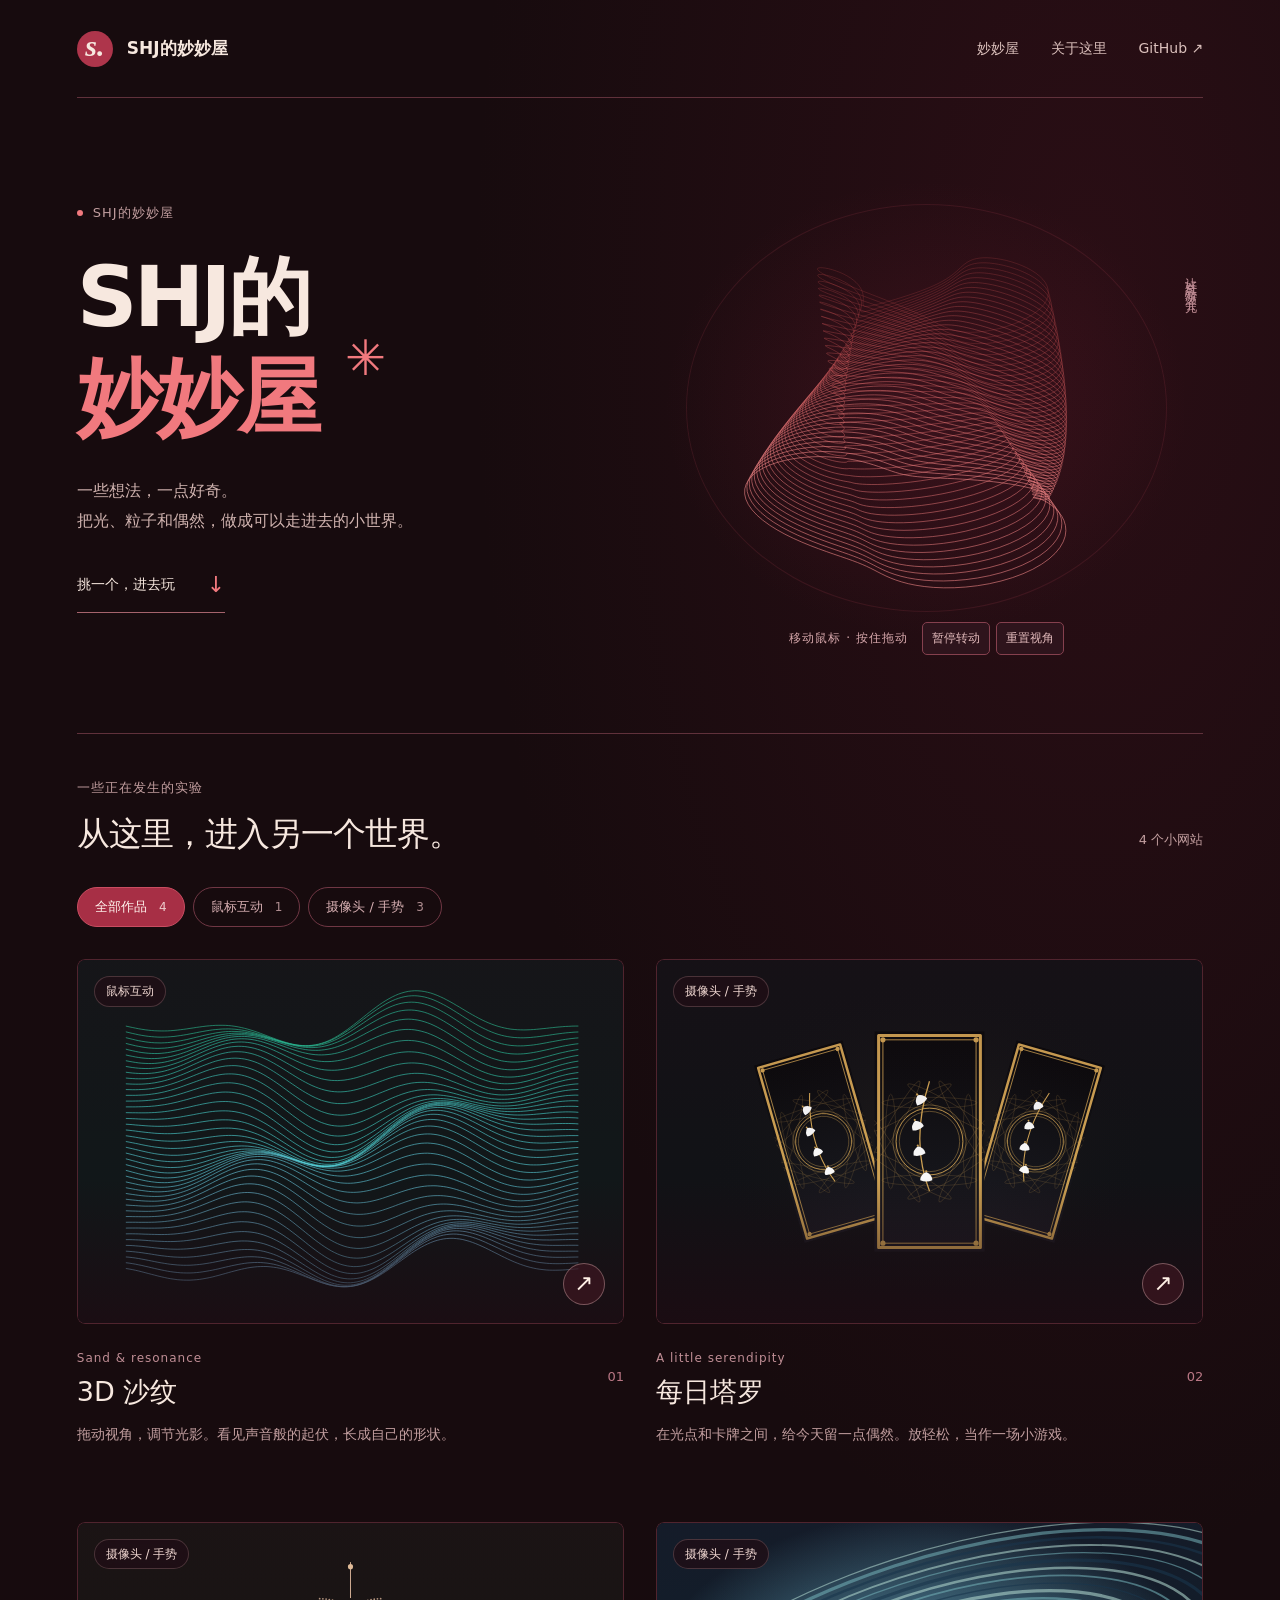
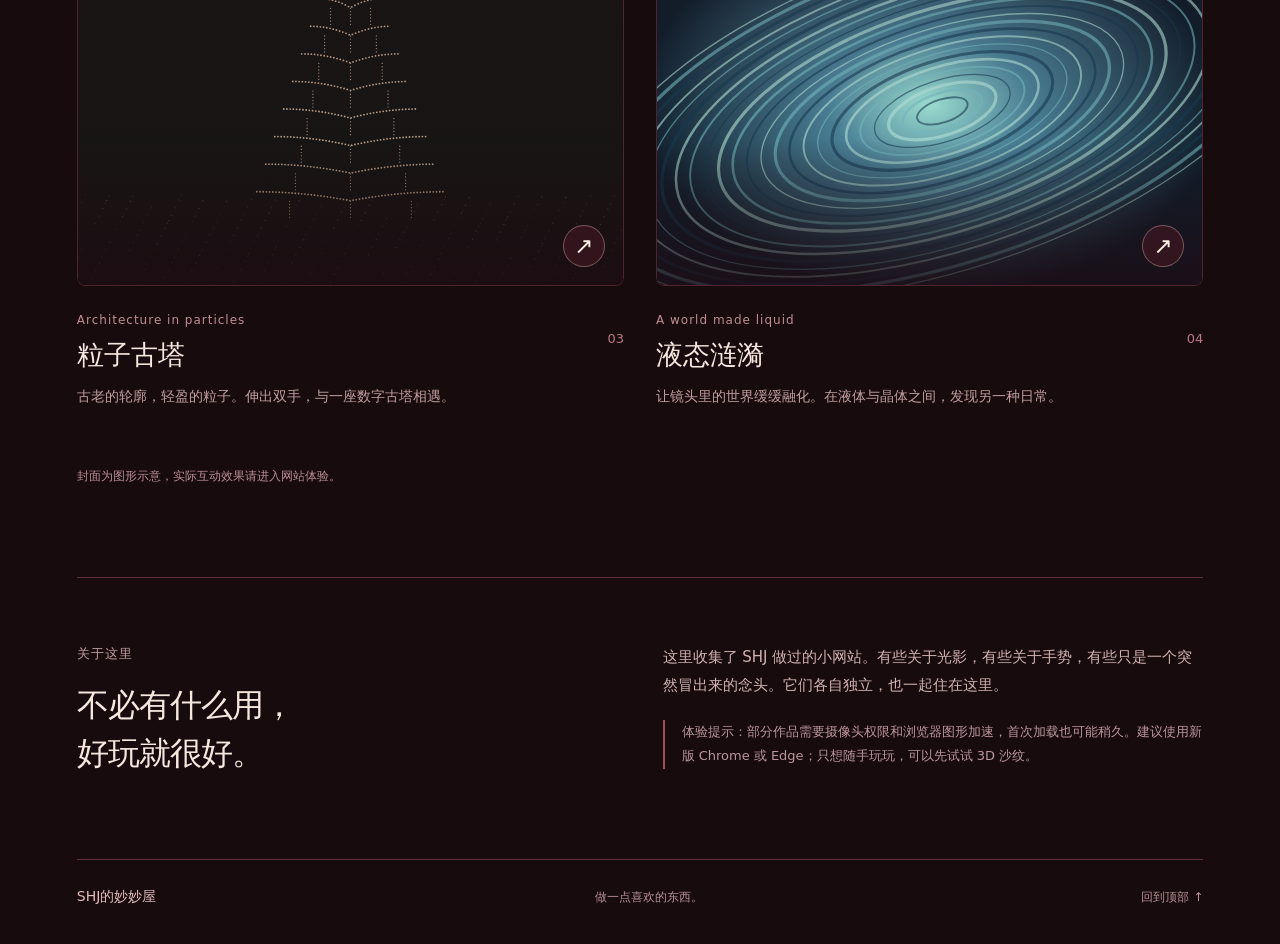
==== commit 885739bc: "Add smooth touch-enabled project previews and original tarot and pagoda artwork" ====
--- a/index.html
+++ b/index.html
@@ -27,7 +27,7 @@
         <div class="gallery-toolbar"><div class="filters" role="group" aria-label="按互动方式筛选"><button class="active" data-filter="all" aria-pressed="true">全部作品 <span>4</span></button><button data-filter="mouse" aria-pressed="false">鼠标互动 <span>1</span></button><button data-filter="camera" aria-pressed="false">摄像头 / 手势 <span>3</span></button></div></div>
         <div class="grid">
           <a class="project" href="3d_sanddraw/" data-type="mouse"><div class="project-visual"><div class="project-art"><img src="assets/sand.svg" alt="青绿色波线交织成起伏的沙纹图形示意" width="900" height="600"><span class="medium">鼠标互动</span><span class="enter" aria-hidden="true">↗</span></div></div><div class="project-info"><div><span class="english">Sand & resonance</span><h3>3D 沙纹</h3></div><span class="project-number" aria-hidden="true">01</span></div><p>拖动视角，调节光影。看见声音般的起伏，长成自己的形状。</p></a>
-          <a class="project" href="Daily-Luck/" data-type="camera"><div class="project-visual"><div class="project-art"><img src="assets/tarot.svg" alt="星点中悬浮着三张金边塔罗牌的图形示意" width="900" height="600" loading="lazy"><span class="medium">摄像头 / 手势</span><span class="enter" aria-hidden="true">↗</span></div></div><div class="project-info"><div><span class="english">A little serendipity</span><h3>每日塔罗</h3></div><span class="project-number" aria-hidden="true">02</span></div><p>在光点和卡牌之间，给今天留一点偶然。放轻松，当作一场小游戏。</p></a>
+          <a class="project" href="Daily-Luck/" data-type="camera"><div class="project-visual"><div class="project-art"><img src="assets/tarot.svg" alt="居中排列的三张塔罗牌，使用原站金色星盘与白色铃兰牌背" width="900" height="600" loading="lazy"><span class="medium">摄像头 / 手势</span><span class="enter" aria-hidden="true">↗</span></div></div><div class="project-info"><div><span class="english">A little serendipity</span><h3>每日塔罗</h3></div><span class="project-number" aria-hidden="true">02</span></div><p>在光点和卡牌之间，给今天留一点偶然。放轻松，当作一场小游戏。</p></a>
           <a class="project" href="particle-pagoda/" data-type="camera"><div class="project-visual"><div class="project-art"><img src="assets/pagoda.svg" alt="暖色光点勾勒出层层古塔的图形示意" width="900" height="600" loading="lazy"><span class="medium">摄像头 / 手势</span><span class="enter" aria-hidden="true">↗</span></div></div><div class="project-info"><div><span class="english">Architecture in particles</span><h3>粒子古塔</h3></div><span class="project-number" aria-hidden="true">03</span></div><p>古老的轮廓，轻盈的粒子。伸出双手，与一座数字古塔相遇。</p></a>
           <a class="project" href="ripples/" data-type="camera"><div class="project-visual"><div class="project-art"><img src="assets/ripples.svg" alt="蓝绿色水面上的层层涟漪图形示意" width="900" height="600" loading="lazy"><span class="medium">摄像头 / 手势</span><span class="enter" aria-hidden="true">↗</span></div></div><div class="project-info"><div><span class="english">A world made liquid</span><h3>液态涟漪</h3></div><span class="project-number" aria-hidden="true">04</span></div><p>让镜头里的世界缓缓融化。在液体与晶体之间，发现另一种日常。</p></a>
         </div><p class="results sr-only" role="status" aria-live="polite">显示全部 4 个网站</p>
--- a/assets/home.css
+++ b/assets/home.css
@@ -59,7 +59,7 @@
 .grid { display: grid; grid-template-columns: repeat(12, minmax(0, 1fr)); align-items: start; gap: 48px 32px; }
 .project { min-width: 0; display: block; grid-column: span 6; }
 .project[hidden] { display: none; }
-.project-visual { position: relative; aspect-ratio: 1.5; perspective: 1100px; border-radius: 8px; overflow: hidden; }
+.project-visual { touch-action: pan-y pinch-zoom; position: relative; aspect-ratio: 1.5; perspective: 1100px; border-radius: 8px; overflow: hidden; }
 .project-art {
   --rx: 0deg; --ry: 0deg; --px: 0px; --py: 0px; --spot-x: 50%; --spot-y: 50%;
   position: relative; width: 100%; height: 100%; aspect-ratio: 1.5; overflow: hidden; isolation: isolate; pointer-events: none;
@@ -67,13 +67,12 @@
   transform: rotateX(var(--rx)) rotateY(var(--ry)); box-shadow: 0 16px 42px #0003;
 }
 .project-art::before { content: ""; position: absolute; inset: 0; z-index: 1; pointer-events: none; background: linear-gradient(180deg, #3d07171a, transparent 60%, #1e0a11bb); }
-.project-art::after { content: ""; position: absolute; inset: 0; z-index: 2; pointer-events: none; background: radial-gradient(ellipse at var(--spot-x) var(--spot-y), #ffb3ad33, transparent 65%); opacity: 0; transition: opacity .25s; }
-.project-visual:hover .project-art::after { opacity: 1; }
-.project-art img { pointer-events: none; display: block; width: 100%; height: 100%; object-fit: cover; filter: sepia(.35) saturate(.75); transform: translate(var(--px), var(--py)) scale(1.06); transition: filter .4s; }
-.project-visual:hover img { filter: sepia(0) saturate(1.1); }
+.project-art::after { content: ""; position: absolute; inset: 0; z-index: 2; pointer-events: none; background: radial-gradient(ellipse at var(--spot-x) var(--spot-y), #ffb3ad33, transparent 65%); opacity: 0; transition: opacity .4s; }
+.project-visual.is-pointer-active .project-art::after { opacity: 1; }
+.project-art img { pointer-events: none; display: block; width: 100%; height: 100%; object-fit: cover; transform: translate(var(--px), var(--py)) scale(1.06); }
 .medium { pointer-events: none; position: absolute; z-index: 3; top: 16px; left: 16px; padding: 4px 11px; background: #200e16cc; border: 1px solid #e6b3b438; border-radius: 30px; font-size: 12px; color: #f0d7d1; backdrop-filter: blur(8px); }
 .enter { pointer-events: none; position: absolute; z-index: 3; right: 18px; bottom: 18px; width: 42px; height: 42px; display: grid; place-items: center; border: 1px solid #f3c5c65e; border-radius: 50%; color: #fff0e6; background: #401722aa; font-size: 23px; transition: background .25s, transform .25s; }
-.project-visual:hover .enter { background: #b63851; transform: rotate(45deg); }
+.project-visual.is-pointer-active .enter { background: #b63851; transform: rotate(45deg); }
 .project-info { display: flex; justify-content: space-between; align-items: center; padding-top: 19px; }
 .english { color: #c08e95; font-size: 12px; letter-spacing: 1px; }
 h3 { font-size: 27px; line-height: 1.4; font-weight: 500; margin: 3px 0 0; }
@@ -149,3 +148,6 @@
   .has-motion .project { opacity: 1; translate: none; }
   .project-art { transform: none; }
 }
+
+/* Project-specific previews stay inside the same visual frame and hitbox. */
+.project-preview { position: absolute; inset: 0; width: 100%; height: 100%; z-index: 0; pointer-events: none; opacity: 0; transform: translate(var(--px), var(--py)) scale(1.06); }
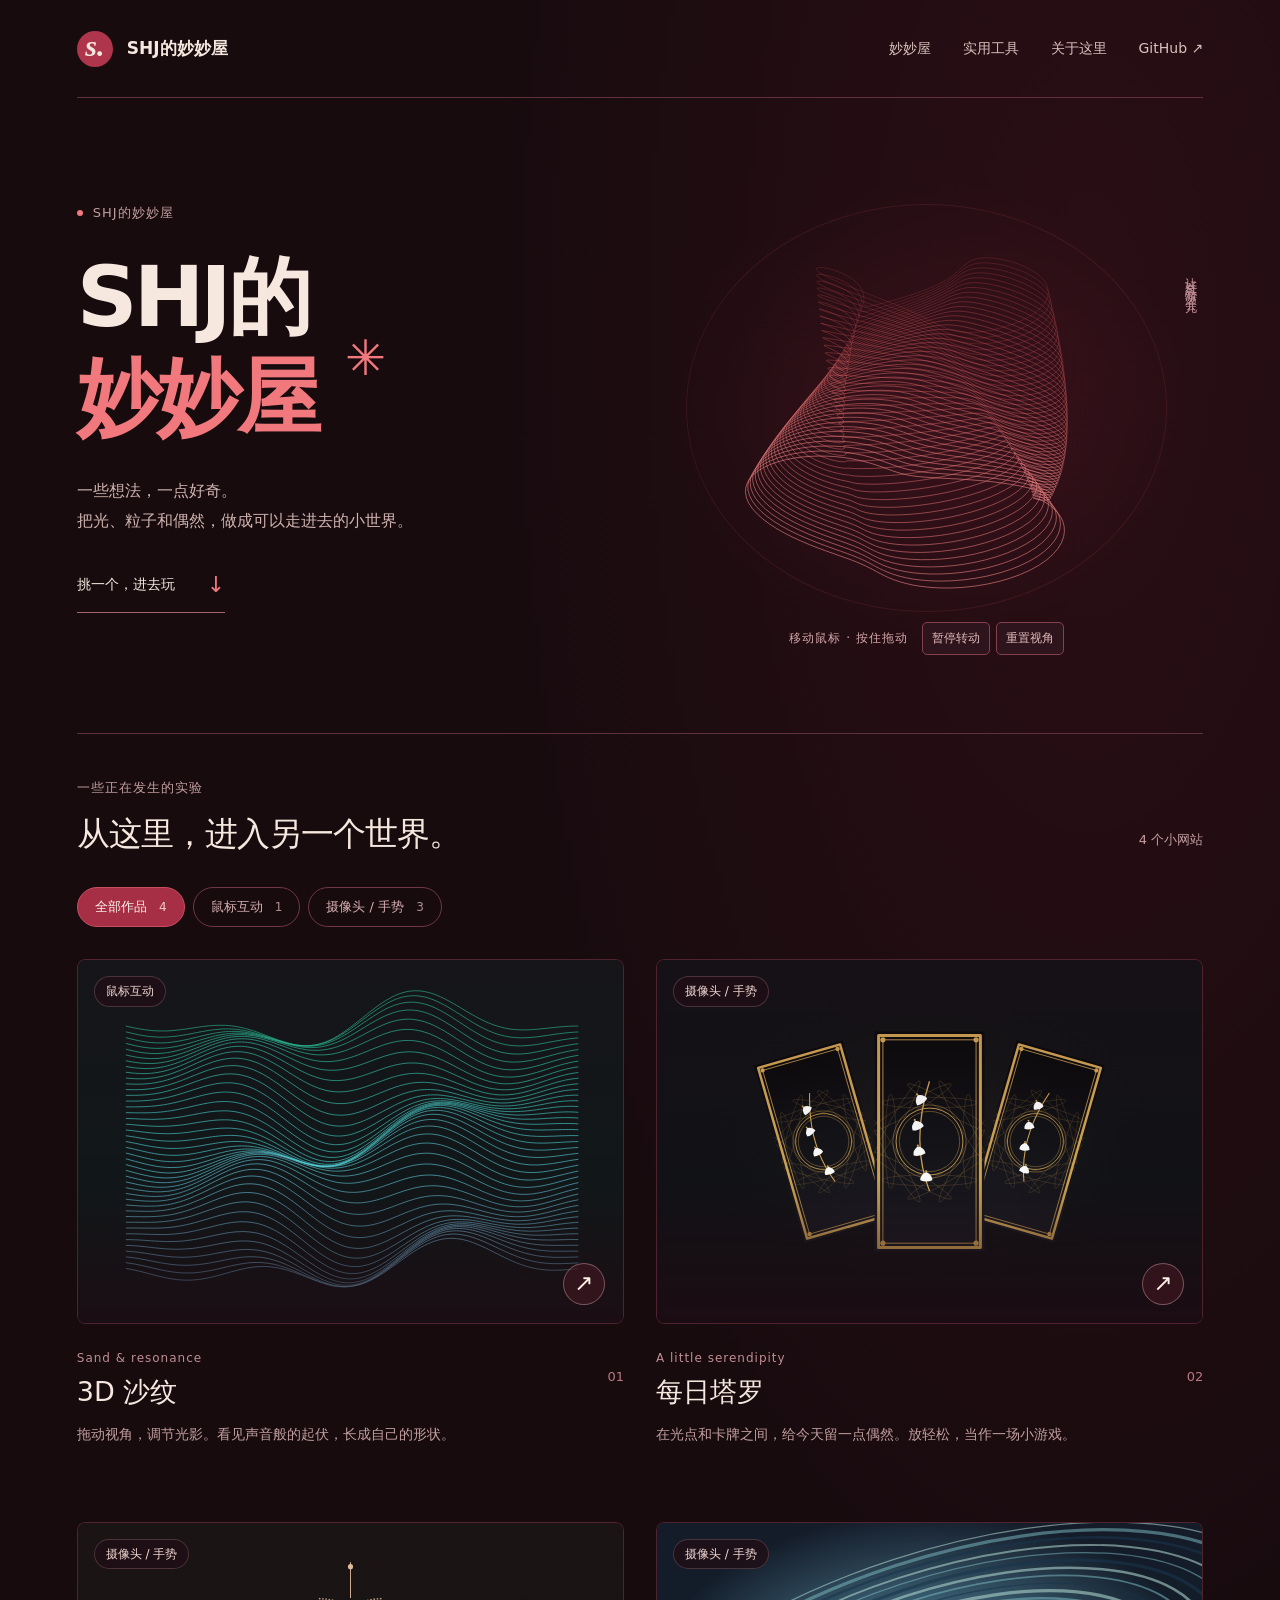
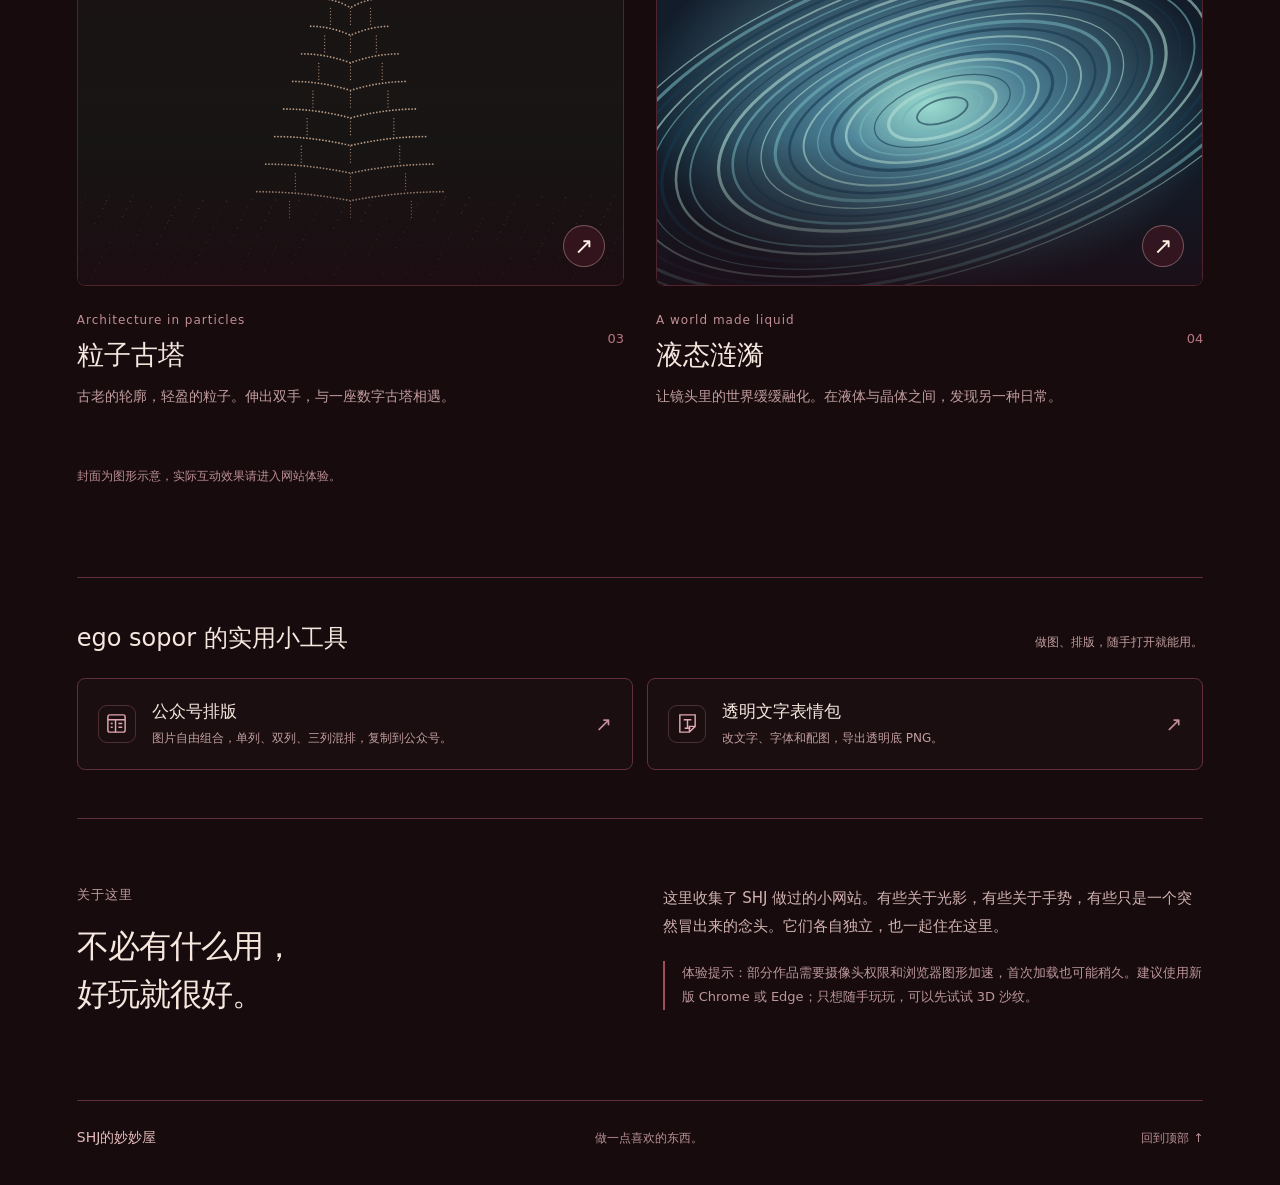
==== commit dfbbd6ad: "feat: add compact ego sopor utility links" ====
--- a/index.html
+++ b/index.html
@@ -1,41 +1,72 @@
-<!doctype html>
-<html lang="zh-CN">
-<head>
-  <meta charset="utf-8">
-  <meta name="viewport" content="width=device-width, initial-scale=1">
-  <title>SHJ的妙妙屋</title>
-  <meta name="description" content="SHJ 的互动实验收藏：3D 沙纹、每日塔罗、粒子古塔与液态涟漪。挑一个小世界，进去玩一会儿。">
-  <meta name="theme-color" content="#170b0e">
-  <link rel="icon" href="assets/favicon.svg" type="image/svg+xml">
-  <link rel="stylesheet" href="assets/home.css">
-  <script type="module" src="assets/home.js"></script>
-</head>
-<body>
-  <a class="skip" href="#mmw">跳到网站列表</a>
-  <div class="shell">
-    <header class="header">
-      <a class="brand" href="./" aria-label="SHJ的妙妙屋 首页"><span class="brand-mark" aria-hidden="true">s.</span><span>SHJ的妙妙屋</span></a>
-      <nav aria-label="主导航"><a href="#mmw">妙妙屋</a><a href="#about">关于这里</a><a href="https://github.com/lanlingmu27-ops" target="_blank" rel="noopener noreferrer">GitHub ↗</a></nav>
-    </header>
-    <main>
-      <section class="hero" aria-labelledby="heading">
-        <div class="hero-text"><p class="eyebrow"><span></span>SHJ的妙妙屋</p><h1 id="heading">SHJ的<br><span>妙妙屋</span><i aria-hidden="true">✳</i></h1><p class="intro">一些想法，一点好奇。<br>把光、粒子和偶然，做成可以走进去的小世界。</p><a class="explore" href="#mmw">挑一个，进去玩 <span aria-hidden="true">↓</span></a></div>
-        <div class="hero-art"><canvas id="field" tabindex="0" role="img" aria-label="可旋转的红色线条雕塑。移动鼠标可改变视角，按住拖动可旋转，也可使用键盘方向键。" aria-describedby="field-hint"></canvas><span class="art-note" aria-hidden="true">让好奇心游荡一会儿。</span><div class="field-footer"><span class="art-caption" id="field-hint">移动鼠标 · 按住拖动</span><div class="field-actions"><button type="button" data-field-pause aria-pressed="false" aria-controls="field">暂停转动</button><button type="button" data-field-reset aria-controls="field">重置视角</button></div></div></div>
-      </section>
-      <section class="worlds" id="mmw" aria-labelledby="worlds-heading">
-        <div class="section-heading"><div><p class="eyebrow">一些正在发生的实验</p><h2 id="worlds-heading">从这里，进入另一个世界。</h2></div><span class="count">4 个小网站</span></div>
-        <div class="gallery-toolbar"><div class="filters" role="group" aria-label="按互动方式筛选"><button class="active" data-filter="all" aria-pressed="true">全部作品 <span>4</span></button><button data-filter="mouse" aria-pressed="false">鼠标互动 <span>1</span></button><button data-filter="camera" aria-pressed="false">摄像头 / 手势 <span>3</span></button></div></div>
-        <div class="grid">
-          <a class="project" href="3d_sanddraw/" data-type="mouse"><div class="project-visual"><div class="project-art"><img src="assets/sand.svg" alt="青绿色波线交织成起伏的沙纹图形示意" width="900" height="600"><span class="medium">鼠标互动</span><span class="enter" aria-hidden="true">↗</span></div></div><div class="project-info"><div><span class="english">Sand & resonance</span><h3>3D 沙纹</h3></div><span class="project-number" aria-hidden="true">01</span></div><p>拖动视角，调节光影。看见声音般的起伏，长成自己的形状。</p></a>
-          <a class="project" href="Daily-Luck/" data-type="camera"><div class="project-visual"><div class="project-art"><img src="assets/tarot.svg" alt="居中排列的三张塔罗牌，使用原站金色星盘与白色铃兰牌背" width="900" height="600" loading="lazy"><span class="medium">摄像头 / 手势</span><span class="enter" aria-hidden="true">↗</span></div></div><div class="project-info"><div><span class="english">A little serendipity</span><h3>每日塔罗</h3></div><span class="project-number" aria-hidden="true">02</span></div><p>在光点和卡牌之间，给今天留一点偶然。放轻松，当作一场小游戏。</p></a>
-          <a class="project" href="particle-pagoda/" data-type="camera"><div class="project-visual"><div class="project-art"><img src="assets/pagoda.svg" alt="暖色光点勾勒出层层古塔的图形示意" width="900" height="600" loading="lazy"><span class="medium">摄像头 / 手势</span><span class="enter" aria-hidden="true">↗</span></div></div><div class="project-info"><div><span class="english">Architecture in particles</span><h3>粒子古塔</h3></div><span class="project-number" aria-hidden="true">03</span></div><p>古老的轮廓，轻盈的粒子。伸出双手，与一座数字古塔相遇。</p></a>
-          <a class="project" href="ripples/" data-type="camera"><div class="project-visual"><div class="project-art"><img src="assets/ripples.svg" alt="蓝绿色水面上的层层涟漪图形示意" width="900" height="600" loading="lazy"><span class="medium">摄像头 / 手势</span><span class="enter" aria-hidden="true">↗</span></div></div><div class="project-info"><div><span class="english">A world made liquid</span><h3>液态涟漪</h3></div><span class="project-number" aria-hidden="true">04</span></div><p>让镜头里的世界缓缓融化。在液体与晶体之间，发现另一种日常。</p></a>
-        </div><p class="results sr-only" role="status" aria-live="polite">显示全部 4 个网站</p>
-        <p class="preview-note">封面为图形示意，实际互动效果请进入网站体验。</p>
-      </section>
-      <section class="about" id="about" aria-labelledby="about-heading"><div><p class="eyebrow">关于这里</p><h2 id="about-heading">不必有什么用，<br>好玩就很好。</h2></div><div class="about-copy"><p>这里收集了 SHJ 做过的小网站。有些关于光影，有些关于手势，有些只是一个突然冒出来的念头。它们各自独立，也一起住在这里。</p><p class="tip">体验提示：部分作品需要摄像头权限和浏览器图形加速，首次加载也可能稍久。建议使用新版 Chrome 或 Edge；只想随手玩玩，可以先试试 3D 沙纹。</p></div></section>
-    </main>
-    <footer><a class="footer-brand" href="./">SHJ的妙妙屋</a><p>做一点喜欢的东西。</p><a href="#heading">回到顶部 ↑</a></footer>
-  </div>
-</body>
-</html>
+<!doctype html>
+<html lang="zh-CN">
+<head>
+  <meta charset="utf-8">
+  <meta name="viewport" content="width=device-width, initial-scale=1">
+  <title>SHJ的妙妙屋</title>
+  <meta name="description" content="SHJ 的互动实验收藏：3D 沙纹、每日塔罗、粒子古塔与液态涟漪。挑一个小世界，进去玩一会儿。">
+  <meta name="theme-color" content="#170b0e">
+  <link rel="icon" href="assets/favicon.svg" type="image/svg+xml">
+  <link rel="stylesheet" href="assets/home.css">
+  <script type="module" src="assets/home.js"></script>
+
+  <style>
+    .toolbox { border-top: 1px solid var(--line); padding: 42px 0 48px; }
+    .toolbox-heading { display:flex; align-items:baseline; justify-content:space-between; gap:16px; margin-bottom:22px; }
+    .toolbox-heading h2 { font-size:24px; font-weight:500; letter-spacing:0; }
+    .toolbox-heading p { font-size:12px; color:var(--muted); margin:0; }
+    .toolbox-list { display:grid; grid-template-columns:repeat(2,minmax(0,1fr)); gap:14px; }
+    .toolbox-link { display:flex; align-items:center; gap:16px; min-width:0; padding:20px; border:1px solid var(--line); border-radius:8px; background:#ffffff03; transition:background .2s,border-color .2s; }
+    .toolbox-link:hover { background:#ffffff08; border-color:#b66b7b; }
+    .toolbox-link:focus-visible { outline:2px solid #f0b5bd; outline-offset:4px; }
+    .toolbox-icon { display:grid; place-items:center; flex:0 0 38px; width:38px; height:38px; color:#e2a7b2; border:1px solid #b66b7b55; border-radius:9px; }
+    .toolbox-icon svg { width:23px; height:23px; }
+    .toolbox-copy { flex:1; min-width:0; }
+    .toolbox-copy h3 { font-size:17px; line-height:1.5; margin:0 0 4px; font-weight:500; }
+    .toolbox-copy p { font-size:12px; line-height:1.7; color:var(--muted); margin:0; }
+    .toolbox-arrow { font-size:20px; color:#c58e9b; }
+    @media(max-width:600px){ .toolbox{padding:30px 0 36px;} .toolbox-heading{display:block;} .toolbox-heading h2{font-size:21px;margin-bottom:8px;} .toolbox-list{grid-template-columns:1fr;gap:10px;} .toolbox-link{padding:16px;} }
+  </style>
+</head>
+<body>
+  <a class="skip" href="#mmw">跳到网站列表</a>
+  <div class="shell">
+    <header class="header">
+      <a class="brand" href="./" aria-label="SHJ的妙妙屋 首页"><span class="brand-mark" aria-hidden="true">s.</span><span>SHJ的妙妙屋</span></a>
+      <nav aria-label="主导航"><a href="#mmw">妙妙屋</a><a href="#tools">实用工具</a><a href="#about">关于这里</a><a href="https://github.com/lanlingmu27-ops" target="_blank" rel="noopener noreferrer">GitHub ↗</a></nav>
+    </header>
+    <main>
+      <section class="hero" aria-labelledby="heading">
+        <div class="hero-text"><p class="eyebrow"><span></span>SHJ的妙妙屋</p><h1 id="heading">SHJ的<br><span>妙妙屋</span><i aria-hidden="true">✳</i></h1><p class="intro">一些想法，一点好奇。<br>把光、粒子和偶然，做成可以走进去的小世界。</p><a class="explore" href="#mmw">挑一个，进去玩 <span aria-hidden="true">↓</span></a></div>
+        <div class="hero-art"><canvas id="field" tabindex="0" role="img" aria-label="可旋转的红色线条雕塑。移动鼠标可改变视角，按住拖动可旋转，也可使用键盘方向键。" aria-describedby="field-hint"></canvas><span class="art-note" aria-hidden="true">让好奇心游荡一会儿。</span><div class="field-footer"><span class="art-caption" id="field-hint">移动鼠标 · 按住拖动</span><div class="field-actions"><button type="button" data-field-pause aria-pressed="false" aria-controls="field">暂停转动</button><button type="button" data-field-reset aria-controls="field">重置视角</button></div></div></div>
+      </section>
+      <section class="worlds" id="mmw" aria-labelledby="worlds-heading">
+        <div class="section-heading"><div><p class="eyebrow">一些正在发生的实验</p><h2 id="worlds-heading">从这里，进入另一个世界。</h2></div><span class="count">4 个小网站</span></div>
+        <div class="gallery-toolbar"><div class="filters" role="group" aria-label="按互动方式筛选"><button class="active" data-filter="all" aria-pressed="true">全部作品 <span>4</span></button><button data-filter="mouse" aria-pressed="false">鼠标互动 <span>1</span></button><button data-filter="camera" aria-pressed="false">摄像头 / 手势 <span>3</span></button></div></div>
+        <div class="grid">
+          <a class="project" href="3d_sanddraw/" data-type="mouse"><div class="project-visual"><div class="project-art"><img src="assets/sand.svg" alt="青绿色波线交织成起伏的沙纹图形示意" width="900" height="600"><span class="medium">鼠标互动</span><span class="enter" aria-hidden="true">↗</span></div></div><div class="project-info"><div><span class="english">Sand & resonance</span><h3>3D 沙纹</h3></div><span class="project-number" aria-hidden="true">01</span></div><p>拖动视角，调节光影。看见声音般的起伏，长成自己的形状。</p></a>
+          <a class="project" href="Daily-Luck/" data-type="camera"><div class="project-visual"><div class="project-art"><img src="assets/tarot.svg" alt="居中排列的三张塔罗牌，使用原站金色星盘与白色铃兰牌背" width="900" height="600" loading="lazy"><span class="medium">摄像头 / 手势</span><span class="enter" aria-hidden="true">↗</span></div></div><div class="project-info"><div><span class="english">A little serendipity</span><h3>每日塔罗</h3></div><span class="project-number" aria-hidden="true">02</span></div><p>在光点和卡牌之间，给今天留一点偶然。放轻松，当作一场小游戏。</p></a>
+          <a class="project" href="particle-pagoda/" data-type="camera"><div class="project-visual"><div class="project-art"><img src="assets/pagoda.svg" alt="暖色光点勾勒出层层古塔的图形示意" width="900" height="600" loading="lazy"><span class="medium">摄像头 / 手势</span><span class="enter" aria-hidden="true">↗</span></div></div><div class="project-info"><div><span class="english">Architecture in particles</span><h3>粒子古塔</h3></div><span class="project-number" aria-hidden="true">03</span></div><p>古老的轮廓，轻盈的粒子。伸出双手，与一座数字古塔相遇。</p></a>
+          <a class="project" href="ripples/" data-type="camera"><div class="project-visual"><div class="project-art"><img src="assets/ripples.svg" alt="蓝绿色水面上的层层涟漪图形示意" width="900" height="600" loading="lazy"><span class="medium">摄像头 / 手势</span><span class="enter" aria-hidden="true">↗</span></div></div><div class="project-info"><div><span class="english">A world made liquid</span><h3>液态涟漪</h3></div><span class="project-number" aria-hidden="true">04</span></div><p>让镜头里的世界缓缓融化。在液体与晶体之间，发现另一种日常。</p></a>
+        </div><p class="results sr-only" role="status" aria-live="polite">显示全部 4 个网站</p>
+        <p class="preview-note">封面为图形示意，实际互动效果请进入网站体验。</p>
+      </section>
+      <section class="toolbox" id="tools" aria-labelledby="tools-heading">
+        <div class="toolbox-heading"><h2 id="tools-heading">ego sopor 的实用小工具</h2><p>做图、排版，随手打开就能用。</p></div>
+        <div class="toolbox-list">
+          <a class="toolbox-link" href="https://lanlingmu.github.io/gongzhonghao-paiban/" target="_blank" rel="noopener noreferrer" aria-label="打开公众号排版（新窗口）">
+            <span class="toolbox-icon" aria-hidden="true"><svg viewBox="0 0 24 24" fill="none" stroke="currentColor" stroke-width="1.5"><rect x="3" y="3" width="18" height="18" rx="2"/><path d="M3 8h18M11 8v13M6 12h2M6 16h2M14 12h4M14 16h4"/></svg></span>
+            <span class="toolbox-copy"><h3>公众号排版</h3><p>图片自由组合，单列、双列、三列混排，复制到公众号。</p></span><span class="toolbox-arrow" aria-hidden="true">↗</span>
+          </a>
+          <a class="toolbox-link" href="https://lanlingmu.github.io/custom-text-sticker/" target="_blank" rel="noopener noreferrer" aria-label="打开透明文字表情包（新窗口）">
+            <span class="toolbox-icon" aria-hidden="true"><svg viewBox="0 0 24 24" fill="none" stroke="currentColor" stroke-width="1.5"><path d="M4 3h16v12l-6 6H4zM14 21v-6h6M8 8h8M12 8v9M9 17h6"/></svg></span>
+            <span class="toolbox-copy"><h3>透明文字表情包</h3><p>改文字、字体和配图，导出透明底 PNG。</p></span><span class="toolbox-arrow" aria-hidden="true">↗</span>
+          </a>
+        </div>
+      </section>
+      <section class="about" id="about" aria-labelledby="about-heading"><div><p class="eyebrow">关于这里</p><h2 id="about-heading">不必有什么用，<br>好玩就很好。</h2></div><div class="about-copy"><p>这里收集了 SHJ 做过的小网站。有些关于光影，有些关于手势，有些只是一个突然冒出来的念头。它们各自独立，也一起住在这里。</p><p class="tip">体验提示：部分作品需要摄像头权限和浏览器图形加速，首次加载也可能稍久。建议使用新版 Chrome 或 Edge；只想随手玩玩，可以先试试 3D 沙纹。</p></div></section>
+    </main>
+    <footer><a class="footer-brand" href="./">SHJ的妙妙屋</a><p>做一点喜欢的东西。</p><a href="#heading">回到顶部 ↑</a></footer>
+  </div>
+</body>
+</html>
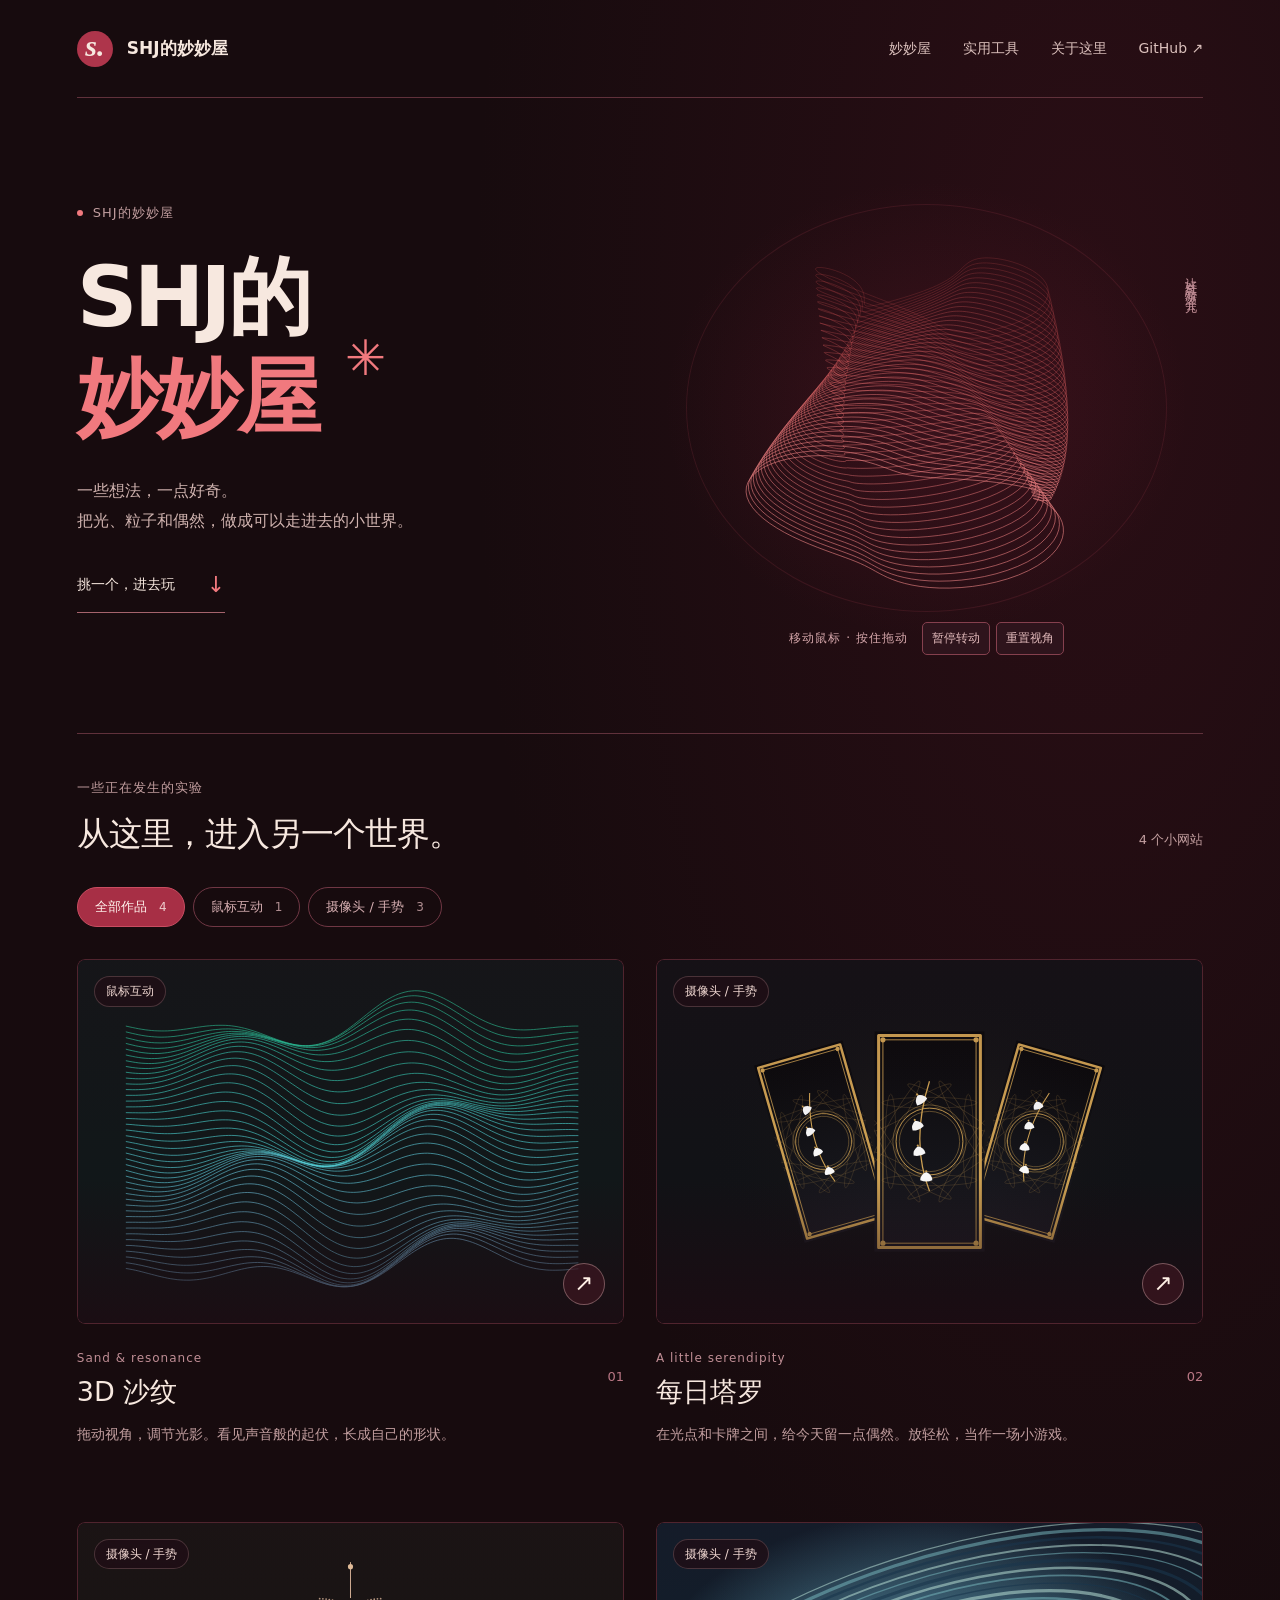
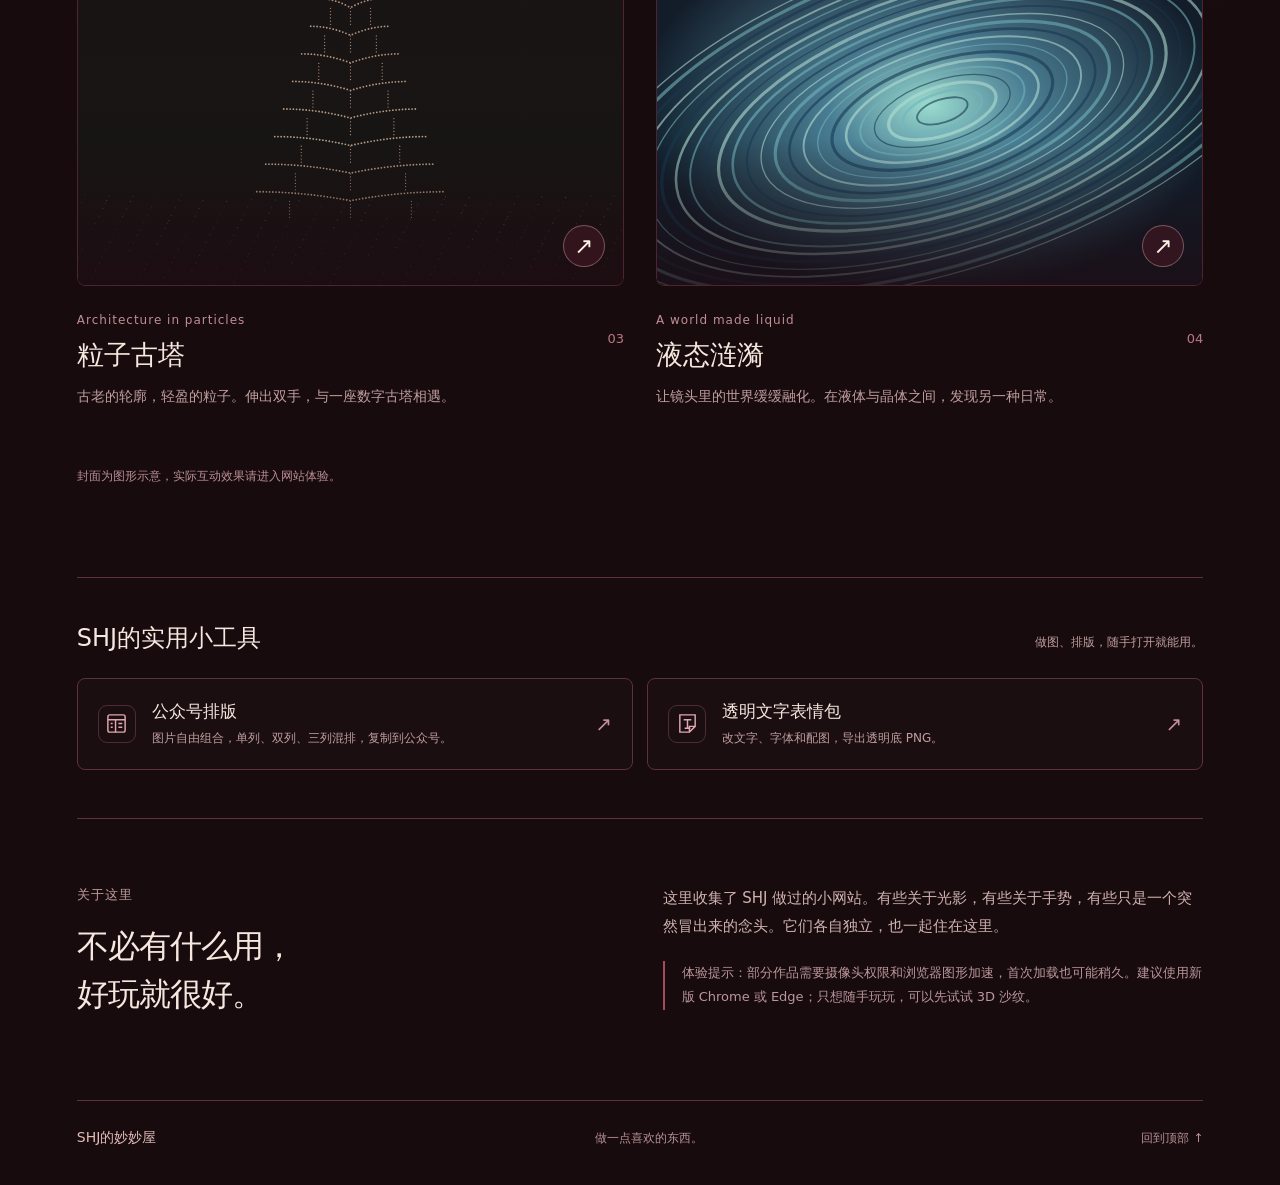
==== commit 8d3d7b28: "Rename tools section to SHJ的实用小工具" ====
--- a/index.html
+++ b/index.html
@@ -52,7 +52,7 @@
         <p class="preview-note">封面为图形示意，实际互动效果请进入网站体验。</p>
       </section>
       <section class="toolbox" id="tools" aria-labelledby="tools-heading">
-        <div class="toolbox-heading"><h2 id="tools-heading">ego sopor 的实用小工具</h2><p>做图、排版，随手打开就能用。</p></div>
+        <div class="toolbox-heading"><h2 id="tools-heading">SHJ的实用小工具</h2><p>做图、排版，随手打开就能用。</p></div>
         <div class="toolbox-list">
           <a class="toolbox-link" href="https://lanlingmu.github.io/gongzhonghao-paiban/" target="_blank" rel="noopener noreferrer" aria-label="打开公众号排版（新窗口）">
             <span class="toolbox-icon" aria-hidden="true"><svg viewBox="0 0 24 24" fill="none" stroke="currentColor" stroke-width="1.5"><rect x="3" y="3" width="18" height="18" rx="2"/><path d="M3 8h18M11 8v13M6 12h2M6 16h2M14 12h4M14 16h4"/></svg></span>
